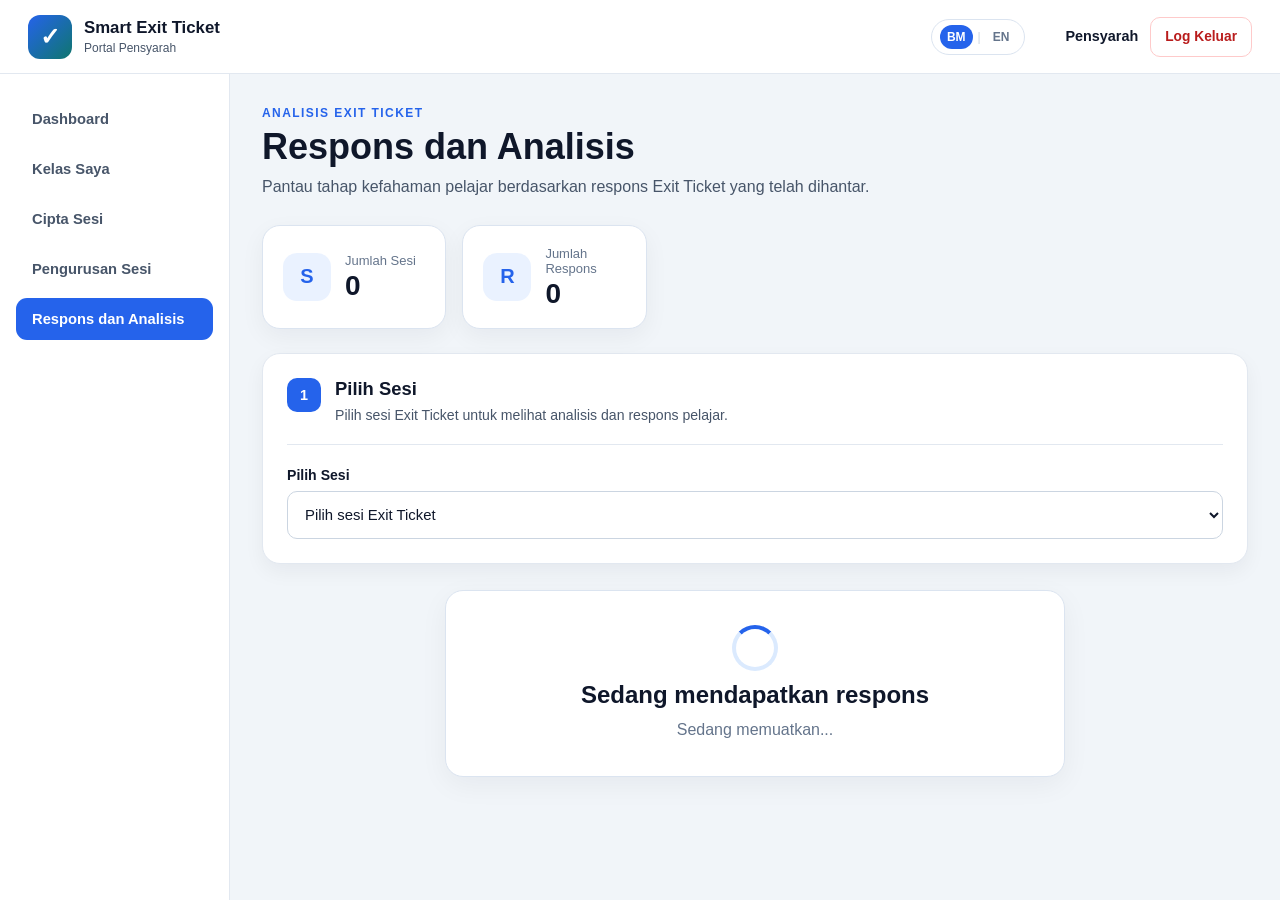
==== responses.html @ 3c6d86d9 "Upload complete Smart Exit Ticket project" ====
<!DOCTYPE html>
<html lang="ms">

<head>

  <meta charset="UTF-8">

  <meta
    name="viewport"
    content="width=device-width, initial-scale=1.0"
  >

  <title>
    Respons dan Analisis | Smart Exit Ticket
  </title>

  <link
    rel="stylesheet"
    href="css/style.css"
  >

</head>


<body class="dashboard-body">


  <!-- =====================================================
       TOPBAR
  ====================================================== -->

  <header class="topbar">


    <!-- BRAND -->

    <a
      href="dashboard.html"
      class="brand"
    >

      <span class="brand-logo">
        ✓
      </span>

      <span>

        <strong data-i18n="app.name">
          Smart Exit Ticket
        </strong>

        <small data-i18n="app.lecturerPortal">
          Portal Pensyarah
        </small>

      </span>

    </a>


    <!-- =================================================
         LANGUAGE SWITCHER
    ================================================== -->

    <div class="language-switcher">

      <button
        type="button"
        id="languageBM"
        class="language-button"
        aria-label="Bahasa Melayu"
      >
        BM
      </button>

      <span class="language-divider">
        |
      </span>

      <button
        type="button"
        id="languageEN"
        class="language-button"
        aria-label="English"
      >
        EN
      </button>

    </div>


    <!-- =================================================
         PROFIL PENSYARAH
    ================================================== -->

    <div class="lecturer-profile">

      <img
        id="profilePhoto"
        class="profile-photo"
        src=""
        alt="Gambar profil Pensyarah"
      >

      <div class="profile-details">

        <strong id="lecturerName">
          Pensyarah
        </strong>

        <small id="lecturerEmail">
        </small>

      </div>

      <button
        type="button"
        id="logoutBtn"
        class="logout-button"
        data-i18n="nav.logout"
      >
        Log Keluar
      </button>

    </div>

  </header>


  <!-- =====================================================
       LAYOUT
  ====================================================== -->

  <div class="dashboard-layout">


    <!-- =================================================
         SIDEBAR
    ================================================== -->

    <aside class="sidebar">

      <nav class="sidebar-menu">


        <a
          href="dashboard.html"
          class="menu-link"
          data-i18n="nav.dashboard"
        >
          Dashboard
        </a>


        <a
          href="classes.html"
          class="menu-link"
          data-i18n="nav.classes"
        >
          Kelas Saya
        </a>


        <a
          href="create-session.html"
          class="menu-link"
          data-i18n="nav.createSession"
        >
          Cipta Sesi
        </a>


        <a
          href="manage-sessions.html"
          class="menu-link"
          data-i18n="nav.manageSessions"
        >
          Pengurusan Sesi
        </a>


        <a
          href="responses.html"
          class="menu-link active"
          data-i18n="nav.responses"
        >
          Respons dan Analisis
        </a>


      </nav>

    </aside>


    <!-- =================================================
         MAIN CONTENT
    ================================================== -->

    <main class="dashboard-main">


      <!-- =================================================
           TAJUK HALAMAN
      ================================================== -->

      <section class="page-heading">

        <div>

          <p
            class="section-label"
            data-i18n="responses.label"
          >
            ANALISIS EXIT TICKET
          </p>

          <h1 data-i18n="responses.title">
            Respons dan Analisis
          </h1>

          <p data-i18n="responses.description">
            Pantau tahap kefahaman pelajar berdasarkan
            respons Exit Ticket yang telah dihantar.
          </p>

        </div>

      </section>


      <!-- =================================================
           MESEJ
      ================================================== -->

      <div
        id="responseMessage"
        class="message"
        role="status"
        aria-live="polite"
      ></div>


      <!-- =================================================
           RINGKASAN KESELURUHAN
      ================================================== -->

      <section class="response-summary-grid">


        <article class="summary-card">

          <div class="summary-icon">
            S
          </div>

          <div>

            <span data-i18n="responses.totalSessions">
              Jumlah Sesi
            </span>

            <strong id="overallSessionCount">
              0
            </strong>

          </div>

        </article>


        <article class="summary-card">

          <div class="summary-icon">
            R
          </div>

          <div>

            <span data-i18n="responses.totalResponses">
              Jumlah Respons
            </span>

            <strong id="overallResponseCount">
              0
            </strong>

          </div>

        </article>


      </section>


      <!-- =================================================
           PILIH SESI
      ================================================== -->

      <section class="form-panel">

        <div class="form-section-heading">

          <span class="section-number">
            1
          </span>

          <div>

            <h2 data-i18n="responses.selectSession">
              Pilih Sesi
            </h2>

            <p data-i18n="responses.selectSessionDescription">
              Pilih sesi Exit Ticket untuk melihat analisis
              dan respons pelajar.
            </p>

          </div>

        </div>


        <div class="form-grid">

          <div class="form-group full-width">

            <label
              for="sessionSelect"
              data-i18n="responses.selectSession"
            >
              Pilih Sesi
            </label>

            <select id="sessionSelect">

              <option
                value=""
                data-i18n="responses.selectSessionOption"
              >
                Pilih sesi Exit Ticket
              </option>

            </select>

          </div>

        </div>

      </section>


      <!-- =================================================
           LOADING
      ================================================== -->

      <section
        id="responsesLoading"
        class="student-status-card"
      >

        <div class="status-spinner"></div>

        <h2 data-i18n="responses.loadingTitle">
          Sedang mendapatkan respons
        </h2>

        <p data-i18n="common.loading">
          Sedang memuatkan...
        </p>

      </section>


      <!-- =================================================
           TIADA SESI
      ================================================== -->

      <section
        id="noResponseSessionsPanel"
        class="student-status-card hidden"
      >

        <div class="status-icon">
          S
        </div>

        <h2 data-i18n="responses.noSessions">
          Tiada sesi ditemui
        </h2>

        <p data-i18n="responses.noSessionsDescription">
          Cipta sesi Exit Ticket terlebih dahulu
          untuk melihat respons dan analisis.
        </p>

      </section>


      <!-- =================================================
           KANDUNGAN ANALISIS
      ================================================== -->

      <div
        id="responseAnalysisContent"
        class="hidden"
      >


        <!-- ===============================================
             MAKLUMAT SESI
        ================================================ -->

        <section class="form-panel">

          <div class="form-section-heading">

            <span class="section-number">
              2
            </span>

            <div>

              <h2 data-i18n="responses.sessionInfo">
                Maklumat Sesi
              </h2>

              <p data-i18n="responses.sessionInfoDescription">
                Ringkasan sesi Exit Ticket yang sedang dipilih.
              </p>

            </div>

          </div>


          <div class="response-session-info">


            <div>

              <span data-i18n="responses.topic">
                Topik
              </span>

              <strong id="selectedSessionTopic">
                -
              </strong>

            </div>


            <div>

              <span data-i18n="responses.class">
                Kelas
              </span>

              <strong id="selectedSessionClass">
                -
              </strong>

            </div>


            <div>

              <span data-i18n="responses.course">
                Kursus
              </span>

              <strong id="selectedSessionCourse">
                -
              </strong>

            </div>


            <div>

              <span data-i18n="responses.sessionCode">
                Kod Sesi
              </span>

              <strong id="selectedSessionCode">
                -
              </strong>

            </div>


            <div>

              <span data-i18n="common.status">
                Status
              </span>

              <strong id="selectedSessionStatus">
                -
              </strong>

            </div>


            <div>

              <span data-i18n="responses.totalResponses">
                Jumlah Respons
              </span>

              <strong id="selectedSessionResponseCount">
                0
              </strong>

            </div>


          </div>

        </section>


        <!-- ===============================================
             ANALISIS TAHAP KEFAHAMAN
        ================================================ -->

        <section class="form-panel">

          <div class="form-section-heading">

            <span class="section-number">
              3
            </span>

            <div>

              <h2 data-i18n="responses.analysis">
                Analisis Tahap Kefahaman
              </h2>

              <p data-i18n="responses.analysisDescription">
                Ringkasan tahap kefahaman berdasarkan
                respons pelajar.
              </p>

            </div>

          </div>


          <div class="understanding-analysis-grid">


            <!-- FAHAM -->

            <article class="analysis-card">

              <span data-i18n="responses.understand">
                Faham
              </span>

              <strong id="understandCount">
                0
              </strong>

              <small id="understandPercentage">
                0%
              </small>

            </article>


            <!-- SEBAHAGIAN -->

            <article class="analysis-card">

              <span data-i18n="responses.partial">
                Faham Sebahagian
              </span>

              <strong id="partialCount">
                0
              </strong>

              <small id="partialPercentage">
                0%
              </small>

            </article>


            <!-- BELUM FAHAM -->

            <article class="analysis-card">

              <span data-i18n="responses.notUnderstand">
                Belum Faham
              </span>

              <strong id="notUnderstandCount">
                0
              </strong>

              <small id="notUnderstandPercentage">
                0%
              </small>

            </article>


          </div>

        </section>


        <!-- ===============================================
             PERKARA YANG BELUM DIFAHAMI
        ================================================ -->

        <section class="form-panel">

          <div class="form-section-heading">

            <span class="section-number">
              4
            </span>

            <div>

              <h2 data-i18n="responses.notUnderstood">
                Perkara yang Masih Belum Difahami
              </h2>

              <p data-i18n="responses.notUnderstoodDescription">
                Refleksi pelajar tentang perkara
                yang masih memerlukan penjelasan.
              </p>

            </div>

          </div>


          <div
            id="notUnderstoodSummary"
            class="reflection-summary-list"
          >
          </div>


          <div
            id="noNotUnderstoodPanel"
            class="student-status-card hidden"
          >

            <div class="status-icon">
              ✓
            </div>

            <h3 data-i18n="responses.noNotUnderstood">
              Tiada isu utama direkodkan
            </h3>

            <p data-i18n="responses.noNotUnderstoodDescription">
              Tiada refleksi berkaitan perkara
              yang masih belum difahami untuk sesi ini.
            </p>

          </div>

        </section>


        <!-- ===============================================
             RESPONS PELAJAR
        ================================================ -->

        <section class="form-panel">

          <div class="form-section-heading">

            <span class="section-number">
              5
            </span>

            <div>

              <h2 data-i18n="responses.studentResponses">
                Respons Pelajar
              </h2>

              <p data-i18n="responses.studentResponsesDescription">
                Lihat jawapan individu yang dihantar
                oleh pelajar.
              </p>

            </div>

          </div>


          <!-- TOOLBAR -->

          <div class="response-toolbar">

            <div class="form-group">

              <label
                for="responseSearch"
                data-i18n="responses.searchStudent"
              >
                Cari Pelajar
              </label>

              <input
                type="search"
                id="responseSearch"
                placeholder="Cari nama atau nombor matrik..."
                data-i18n-placeholder="responses.searchPlaceholder"
              >

            </div>

          </div>


          <!-- TIADA RESPONS -->

          <div
            id="noResponsesPanel"
            class="student-status-card hidden"
          >

            <div class="status-icon">
              R
            </div>

            <h3 data-i18n="responses.noResponses">
              Belum ada respons
            </h3>

            <p data-i18n="responses.noResponsesDescription">
              Belum ada pelajar menghantar Exit Ticket
              untuk sesi ini.
            </p>

          </div>


          <!-- TIADA HASIL CARIAN -->

          <div
            id="noSearchResultsPanel"
            class="student-status-card hidden"
          >

            <div class="status-icon">
              ?
            </div>

            <h3 data-i18n="responses.noSearchResults">
              Tiada pelajar ditemui
            </h3>

            <p data-i18n="responses.noSearchResultsDescription">
              Tiada respons yang sepadan dengan carian anda.
            </p>

          </div>


          <!-- SENARAI RESPONS -->

          <div
            id="responsesList"
            class="responses-list"
          >
          </div>

        </section>


      </div>

    </main>

  </div>


  <!-- =====================================================
       JAVASCRIPT UTAMA
  ====================================================== -->

  <script
    type="module"
    src="js/responses.js"
  ></script>


  <!-- =====================================================
       DUAL LANGUAGE
  ====================================================== -->

  <script type="module">

    import {
      initializeI18n
    } from "./js/i18n.js";

    initializeI18n();

  </script>


</body>

</html>
---- css/style.css ----
/* Tetapan asas */
:root {
  --primary: #2563eb;
  --primary-dark: #1d4ed8;
  --primary-light: #dbeafe;
  --secondary: #0f766e;
  --background: #f1f5f9;
  --surface: #ffffff;
  --text-main: #0f172a;
  --text-soft: #475569;
  --border: #e2e8f0;
  --success: #15803d;
  --danger: #b91c1c;
  --shadow: 0 20px 45px rgba(15, 23, 42, 0.12);
}

* {
  box-sizing: border-box;
  margin: 0;
  padding: 0;
}

html {
  min-height: 100%;
}

body {
  min-height: 100vh;
  font-family:
    Inter, Arial, Helvetica, sans-serif;
  color: var(--text-main);
  background:
    radial-gradient(
      circle at top left,
      #dbeafe 0,
      transparent 38%
    ),
    radial-gradient(
      circle at bottom right,
      #ccfbf1 0,
      transparent 35%
    ),
    var(--background);
}

/* Halaman log masuk */
.login-page {
  min-height: calc(100vh - 58px);
  display: flex;
  align-items: center;
  justify-content: center;
  padding: 32px 18px;
}

.login-card {
  width: min(100%, 540px);
  padding: 38px;
  text-align: center;
  background: var(--surface);
  border: 1px solid rgba(226, 232, 240, 0.9);
  border-radius: 24px;
  box-shadow: var(--shadow);
}

.app-logo {
  display: grid;
  place-items: center;
  width: 74px;
  height: 74px;
  margin: 0 auto 18px;
  color: #ffffff;
  font-size: 38px;
  font-weight: 800;
  background:
    linear-gradient(
      135deg,
      var(--primary),
      var(--secondary)
    );
  border-radius: 22px;
  box-shadow:
    0 12px 25px rgba(37, 99, 235, 0.25);
}

.app-label {
  margin-bottom: 8px;
  color: var(--primary);
  font-size: 0.78rem;
  font-weight: 800;
  letter-spacing: 0.12em;
}

h1 {
  margin-bottom: 12px;
  font-size: clamp(2rem, 5vw, 2.8rem);
  line-height: 1.1;
}

.app-description {
  max-width: 440px;
  margin: 0 auto 28px;
  color: var(--text-soft);
  font-size: 1rem;
  line-height: 1.65;
}

/* Bahagian peranan */
.role-section,
.student-info {
  padding: 24px;
  border-radius: 18px;
}

.role-section {
  background: #f8fafc;
  border: 1px solid var(--border);
}

.role-section h2,
.student-info h2 {
  margin-bottom: 8px;
  font-size: 1.15rem;
}

.role-section p,
.student-info p {
  color: var(--text-soft);
  font-size: 0.94rem;
  line-height: 1.55;
}

.student-info {
  margin-top: 18px;
  background: #f0fdfa;
  border: 1px solid #99f6e4;
}

/* Butang Google */
.google-button {
  width: 100%;
  min-height: 52px;
  margin-top: 20px;
  padding: 12px 18px;
  display: flex;
  align-items: center;
  justify-content: center;
  gap: 12px;
  color: #ffffff;
  font: inherit;
  font-weight: 700;
  background: var(--primary);
  border: 0;
  border-radius: 12px;
  cursor: pointer;
  transition:
    background 0.2s ease,
    transform 0.2s ease,
    box-shadow 0.2s ease;
}

.google-button:hover {
  background: var(--primary-dark);
  box-shadow:
    0 10px 20px rgba(37, 99, 235, 0.22);
  transform: translateY(-1px);
}

.google-button:active {
  transform: translateY(0);
}

.google-button:disabled {
  cursor: not-allowed;
  opacity: 0.65;
}

.google-icon {
  display: grid;
  place-items: center;
  width: 28px;
  height: 28px;
  color: #4285f4;
  font-weight: 800;
  background: #ffffff;
  border-radius: 50%;
}

/* Mesej sistem */
.message {
  display: none;
  margin-top: 16px;
  padding: 12px;
  font-size: 0.92rem;
  line-height: 1.45;
  border-radius: 10px;
}

.message.show {
  display: block;
}

.message.success {
  color: var(--success);
  background: #f0fdf4;
  border: 1px solid #bbf7d0;
}

.message.error {
  color: var(--danger);
  background: #fef2f2;
  border: 1px solid #fecaca;
}

/* Footer */
.app-footer {
  min-height: 58px;
  padding: 18px;
  color: var(--text-soft);
  font-size: 0.85rem;
  text-align: center;
}

/* Paparan telefon */
@media (max-width: 600px) {
  .login-page {
    align-items: flex-start;
    padding: 18px 12px;
  }

  .login-card {
    padding: 26px 18px;
    border-radius: 18px;
  }

  .app-logo {
    width: 64px;
    height: 64px;
    font-size: 32px;
    border-radius: 18px;
  }

  .role-section,
  .student-info {
    padding: 18px;
  }
}

/* Paparan tablet melintang */
@media (min-width: 900px) {
  .login-card {
    padding: 44px;
  }
}

/* =====================================
   DASHBOARD PENSYARAH
===================================== */

.dashboard-body {
  min-height: 100vh;
  background: #f1f5f9;
}

/* Bar atas */
.topbar {
  position: sticky;
  top: 0;
  z-index: 20;
  min-height: 74px;
  padding: 12px 28px;
  display: flex;
  align-items: center;
  justify-content: space-between;
  gap: 24px;
  background: #ffffff;
  border-bottom: 1px solid var(--border);
}

.brand {
  display: flex;
  align-items: center;
  gap: 12px;
  color: var(--text-main);
  text-decoration: none;
}

.brand-logo {
  display: grid;
  place-items: center;
  width: 44px;
  height: 44px;
  color: #ffffff;
  font-size: 24px;
  font-weight: 800;
  background:
    linear-gradient(
      135deg,
      var(--primary),
      var(--secondary)
    );
  border-radius: 12px;
}

.brand strong,
.brand small {
  display: block;
}

.brand strong {
  font-size: 1.05rem;
}

.brand small {
  margin-top: 3px;
  color: var(--text-soft);
  font-size: 0.75rem;
}

.lecturer-profile {
  display: flex;
  align-items: center;
  gap: 12px;
}

.profile-photo {
  width: 42px;
  height: 42px;
  object-fit: cover;
  background: var(--primary-light);
  border: 2px solid #bfdbfe;
  border-radius: 50%;
}

.profile-photo:not([src]),
.profile-photo[src=""] {
  display: none;
}

.profile-details strong,
.profile-details small {
  display: block;
}

.profile-details strong {
  font-size: 0.9rem;
}

.profile-details small {
  max-width: 220px;
  margin-top: 2px;
  overflow: hidden;
  color: var(--text-soft);
  font-size: 0.76rem;
  text-overflow: ellipsis;
  white-space: nowrap;
}

.logout-button {
  min-height: 40px;
  padding: 9px 14px;
  color: var(--danger);
  font: inherit;
  font-size: 0.86rem;
  font-weight: 700;
  background: #ffffff;
  border: 1px solid #fecaca;
  border-radius: 10px;
  cursor: pointer;
}

.logout-button:hover {
  background: #fef2f2;
}

/* Susun atur utama */
.dashboard-layout {
  min-height: calc(100vh - 74px);
  display: grid;
  grid-template-columns: 230px minmax(0, 1fr);
}

.sidebar {
  padding: 24px 16px;
  background: #ffffff;
  border-right: 1px solid var(--border);
}

.sidebar-menu {
  display: grid;
  gap: 8px;
}

.menu-link {
  padding: 13px 16px;
  color: var(--text-soft);
  font-size: 0.92rem;
  font-weight: 700;
  text-decoration: none;
  border-radius: 11px;
  transition:
    color 0.2s ease,
    background 0.2s ease;
}

.menu-link:hover {
  color: var(--primary);
  background: #eff6ff;
}

.menu-link.active {
  color: #ffffff;
  background: var(--primary);
}

.dashboard-main {
  width: 100%;
  max-width: 1400px;
  padding: 32px;
}

/* Ucapan dan tindakan utama */
.welcome-section {
  margin-bottom: 26px;
  display: flex;
  align-items: center;
  justify-content: space-between;
  gap: 24px;
}

.section-label {
  margin-bottom: 7px;
  color: var(--primary);
  font-size: 0.75rem;
  font-weight: 800;
  letter-spacing: 0.12em;
}

.welcome-section h1 {
  margin-bottom: 8px;
  font-size: clamp(1.7rem, 3vw, 2.25rem);
}

.welcome-section p:not(.section-label) {
  color: var(--text-soft);
  line-height: 1.5;
}

.primary-action {
  flex-shrink: 0;
  min-height: 48px;
  padding: 13px 20px;
  display: inline-flex;
  align-items: center;
  justify-content: center;
  color: #ffffff;
  font-size: 0.92rem;
  font-weight: 800;
  text-decoration: none;
  background: var(--primary);
  border-radius: 12px;
  box-shadow:
    0 10px 20px rgba(37, 99, 235, 0.18);
}

.primary-action:hover {
  background: var(--primary-dark);
}

/* Kad statistik */
.statistics-grid {
  margin-bottom: 26px;
  display: grid;
  grid-template-columns: repeat(3, minmax(0, 1fr));
  gap: 18px;
}

.stat-card {
  min-height: 120px;
  padding: 22px;
  display: flex;
  align-items: center;
  gap: 18px;
  background: #ffffff;
  border: 1px solid var(--border);
  border-radius: 17px;
  box-shadow:
    0 8px 20px rgba(15, 23, 42, 0.05);
}

.stat-icon {
  display: grid;
  place-items: center;
  width: 52px;
  height: 52px;
  flex-shrink: 0;
  font-size: 1.05rem;
  font-weight: 900;
  border-radius: 15px;
}

.stat-icon.blue {
  color: #1d4ed8;
  background: #dbeafe;
}

.stat-icon.green {
  color: #047857;
  background: #d1fae5;
}

.stat-icon.orange {
  color: #c2410c;
  background: #ffedd5;
}

.stat-card p {
  margin-bottom: 5px;
  color: var(--text-soft);
  font-size: 0.87rem;
}

.stat-card strong {
  font-size: 1.8rem;
}

/* Panel sesi */
.dashboard-panel {
  padding: 24px;
  background: #ffffff;
  border: 1px solid var(--border);
  border-radius: 18px;
  box-shadow:
    0 8px 20px rgba(15, 23, 42, 0.05);
}

.panel-heading {
  padding-bottom: 18px;
  display: flex;
  align-items: center;
  justify-content: space-between;
  gap: 18px;
  border-bottom: 1px solid var(--border);
}

.panel-heading h2 {
  margin-bottom: 5px;
  font-size: 1.2rem;
}

.panel-heading p {
  color: var(--text-soft);
  font-size: 0.88rem;
}

.panel-heading a {
  color: var(--primary);
  font-size: 0.88rem;
  font-weight: 800;
  text-decoration: none;
}

.empty-state {
  min-height: 260px;
  padding: 30px 16px;
  display: grid;
  place-content: center;
  justify-items: center;
  text-align: center;
}

.empty-icon {
  display: grid;
  place-items: center;
  width: 58px;
  height: 58px;
  margin-bottom: 14px;
  color: var(--primary);
  font-size: 28px;
  background: var(--primary-light);
  border-radius: 17px;
}

.empty-state h3 {
  margin-bottom: 7px;
  font-size: 1rem;
}

.empty-state p {
  max-width: 440px;
  color: var(--text-soft);
  font-size: 0.9rem;
  line-height: 1.55;
}

/* Tablet */
@media (max-width: 900px) {
  .topbar {
    padding: 12px 18px;
  }

  .dashboard-layout {
    grid-template-columns: 1fr;
  }

  .sidebar {
    padding: 10px 16px;
    overflow-x: auto;
    border-right: 0;
    border-bottom: 1px solid var(--border);
  }

  .sidebar-menu {
    min-width: max-content;
    display: flex;
  }

  .menu-link {
    padding: 10px 14px;
  }

  .dashboard-main {
    padding: 24px 18px;
  }
}

/* Telefon */
@media (max-width: 650px) {
  .topbar {
    align-items: flex-start;
  }

  .brand small,
  .profile-details {
    display: none;
  }

  .lecturer-profile {
    gap: 8px;
  }

  .logout-button {
    padding: 8px 10px;
    font-size: 0.78rem;
  }

  .welcome-section {
    align-items: stretch;
    flex-direction: column;
  }

  .primary-action {
    width: 100%;
  }

  .statistics-grid {
    grid-template-columns: 1fr;
  }

  .stat-card {
    min-height: 100px;
  }

  .panel-heading {
    align-items: flex-start;
    flex-direction: column;
  }
}

/* =====================================
   HALAMAN PENGURUSAN KELAS
===================================== */

.page-heading {
  margin-bottom: 26px;
  display: flex;
  align-items: center;
  justify-content: space-between;
  gap: 24px;
}

.page-heading h1 {
  margin-bottom: 8px;
  font-size: clamp(1.7rem, 3vw, 2.25rem);
}

.page-heading p:not(.section-label) {
  color: var(--text-soft);
  line-height: 1.5;
}

.hidden {
  display: none !important;
}

.button-reset {
  font-family: inherit;
  border: 0;
  cursor: pointer;
}

/* Panel borang */
.form-panel {
  margin-bottom: 26px;
  padding: 24px;
  background: #ffffff;
  border: 1px solid var(--border);
  border-radius: 18px;
  box-shadow:
    0 8px 20px rgba(15, 23, 42, 0.05);
}

.close-button {
  width: 38px;
  height: 38px;
  flex-shrink: 0;
  color: var(--text-soft);
  font: inherit;
  font-size: 24px;
  line-height: 1;
  background: #f8fafc;
  border: 1px solid var(--border);
  border-radius: 10px;
  cursor: pointer;
}

.close-button:hover {
  color: var(--danger);
  background: #fef2f2;
  border-color: #fecaca;
}

.app-form {
  padding-top: 22px;
}

.form-grid {
  display: grid;
  grid-template-columns:
    repeat(2, minmax(0, 1fr));
  gap: 20px;
}

.form-group {
  display: grid;
  gap: 8px;
}

.form-group label {
  color: var(--text-main);
  font-size: 0.88rem;
  font-weight: 800;
}

.form-group input,
.form-group select,
.form-group textarea {
  width: 100%;
  min-height: 48px;
  padding: 11px 13px;
  color: var(--text-main);
  font: inherit;
  font-size: 0.93rem;
  background: #ffffff;
  border: 1px solid #cbd5e1;
  border-radius: 10px;
  outline: none;
  transition:
    border-color 0.2s ease,
    box-shadow 0.2s ease;
}

.form-group textarea {
  min-height: 110px;
  resize: vertical;
}

.form-group input:focus,
.form-group select:focus,
.form-group textarea:focus {
  border-color: var(--primary);
  box-shadow:
    0 0 0 3px rgba(37, 99, 235, 0.12);
}

.form-group input::placeholder,
.form-group textarea::placeholder {
  color: #94a3b8;
}

.form-actions {
  margin-top: 22px;
  display: flex;
  justify-content: flex-end;
  gap: 12px;
}

.primary-button,
.secondary-button {
  min-height: 46px;
  padding: 11px 20px;
  font: inherit;
  font-size: 0.9rem;
  font-weight: 800;
  border-radius: 10px;
  cursor: pointer;
}

.primary-button {
  color: #ffffff;
  background: var(--primary);
  border: 1px solid var(--primary);
}

.primary-button:hover {
  background: var(--primary-dark);
}

.primary-button:disabled,
.secondary-button:disabled {
  cursor: not-allowed;
  opacity: 0.6;
}

.secondary-button {
  color: var(--text-soft);
  background: #ffffff;
  border: 1px solid #cbd5e1;
}

.secondary-button:hover {
  background: #f8fafc;
}

/* Bilangan kelas */
.count-badge {
  padding: 7px 11px;
  color: var(--primary);
  font-size: 0.78rem;
  font-weight: 800;
  background: var(--primary-light);
  border-radius: 999px;
}

/* Senarai kelas */
.class-list {
  padding-top: 18px;
  display: grid;
  gap: 14px;
}

.class-item {
  padding: 18px;
  display: grid;
  grid-template-columns:
    minmax(0, 1fr) auto;
  align-items: center;
  gap: 20px;
  background: #f8fafc;
  border: 1px solid var(--border);
  border-radius: 14px;
}

.class-main {
  min-width: 0;
}

.class-heading {
  margin-bottom: 7px;
  display: flex;
  align-items: center;
  flex-wrap: wrap;
  gap: 9px;
}

.class-heading h3 {
  font-size: 1rem;
}

.course-badge {
  padding: 4px 8px;
  color: #047857;
  font-size: 0.72rem;
  font-weight: 800;
  background: #d1fae5;
  border-radius: 999px;
}

.class-main p {
  color: var(--text-soft);
  font-size: 0.87rem;
  line-height: 1.5;
}

.class-meta {
  margin-top: 7px;
  display: flex;
  flex-wrap: wrap;
  gap: 14px;
  color: var(--text-soft);
  font-size: 0.8rem;
}

.class-actions {
  display: flex;
  gap: 8px;
}

.edit-button,
.delete-button {
  min-height: 38px;
  padding: 8px 12px;
  font: inherit;
  font-size: 0.8rem;
  font-weight: 800;
  background: #ffffff;
  border-radius: 9px;
  cursor: pointer;
}

.edit-button {
  color: var(--primary);
  border: 1px solid #bfdbfe;
}

.edit-button:hover {
  background: #eff6ff;
}

.delete-button {
  color: var(--danger);
  border: 1px solid #fecaca;
}

.delete-button:hover {
  background: #fef2f2;
}

/* Tablet dan telefon */
@media (max-width: 700px) {
  .page-heading {
    align-items: stretch;
    flex-direction: column;
  }

  .page-heading .primary-action {
    width: 100%;
  }

  .form-grid {
    grid-template-columns: 1fr;
  }

  .class-item {
    grid-template-columns: 1fr;
  }

  .class-actions {
    width: 100%;
  }

  .edit-button,
  .delete-button {
    flex: 1;
  }

  .form-actions {
    flex-direction: column-reverse;
  }

  .primary-button,
  .secondary-button {
    width: 100%;
  }
}

/* =====================================
   HALAMAN CIPTA SESI
===================================== */

.session-form {
  display: grid;
  gap: 20px;
}

.session-form .form-panel {
  margin-bottom: 0;
}

.form-section-heading {
  margin-bottom: 22px;
  padding-bottom: 18px;
  display: flex;
  align-items: flex-start;
  gap: 14px;
  border-bottom: 1px solid var(--border);
}

.form-section-heading h2 {
  margin-bottom: 5px;
  font-size: 1.15rem;
}

.form-section-heading p {
  color: var(--text-soft);
  font-size: 0.88rem;
  line-height: 1.5;
}

.section-number {
  display: grid;
  place-items: center;
  width: 34px;
  height: 34px;
  flex-shrink: 0;
  color: #ffffff;
  font-size: 0.9rem;
  font-weight: 900;
  background: var(--primary);
  border-radius: 10px;
}

.full-width {
  grid-column: 1 / -1;
}

.field-help {
  color: var(--text-soft);
  font-size: 0.78rem;
  line-height: 1.45;
}

.field-heading {
  display: flex;
  align-items: center;
  justify-content: space-between;
  gap: 14px;
}

.text-button {
  padding: 6px 9px;
  color: var(--primary);
  font: inherit;
  font-size: 0.8rem;
  font-weight: 800;
  background: transparent;
  border: 0;
  border-radius: 8px;
  cursor: pointer;
}

.text-button:hover {
  background: #eff6ff;
}

/* Input dinamik */
.dynamic-fields {
  display: grid;
  gap: 12px;
}

.dynamic-field {
  display: flex;
  align-items: flex-start;
  gap: 10px;
}

.dynamic-field input,
.dynamic-field textarea {
  flex: 1;
}

.remove-field-button {
  width: 42px;
  min-width: 42px;
  min-height: 42px;
  padding: 7px;
  color: var(--danger);
  font: inherit;
  font-size: 20px;
  background: #fef2f2;
  border: 1px solid #fecaca;
  border-radius: 9px;
  cursor: pointer;
}

.remove-field-button:hover {
  background: #fee2e2;
}

.information-note {
  margin-top: 18px;
  padding: 13px 15px;
  color: #1e40af;
  font-size: 0.84rem;
  line-height: 1.5;
  background: #eff6ff;
  border: 1px solid #bfdbfe;
  border-radius: 10px;
}

.session-form-actions {
  padding: 4px 0 10px;
  display: flex;
  justify-content: flex-end;
  gap: 12px;
}

/* Keputusan sesi */
.result-panel {
  margin-top: 26px;
  padding: 28px;
  display: flex;
  align-items: flex-start;
  gap: 20px;
  background: #ffffff;
  border: 1px solid #bbf7d0;
  border-radius: 18px;
  box-shadow:
    0 12px 26px rgba(21, 128, 61, 0.08);
}

.result-icon {
  display: grid;
  place-items: center;
  width: 52px;
  height: 52px;
  flex-shrink: 0;
  color: #ffffff;
  font-size: 25px;
  font-weight: 900;
  background: var(--success);
  border-radius: 15px;
}

.result-content {
  width: 100%;
  min-width: 0;
}

.result-content h2 {
  margin-bottom: 7px;
  font-size: 1.25rem;
}

.result-content > p:not(.section-label) {
  color: var(--text-soft);
  font-size: 0.9rem;
  line-height: 1.5;
}

.session-code-box {
  margin: 20px 0 14px;
  padding: 14px 16px;
  display: inline-flex;
  align-items: center;
  gap: 12px;
  background: #f0fdf4;
  border: 1px solid #bbf7d0;
  border-radius: 11px;
}

.session-code-box span {
  color: var(--text-soft);
  font-size: 0.78rem;
}

.session-code-box strong {
  color: var(--success);
  font-size: 1rem;
  letter-spacing: 0.06em;
}

.link-copy-group {
  display: flex;
  gap: 10px;
}

.link-copy-group input {
  width: 100%;
  min-width: 0;
  min-height: 46px;
  padding: 11px 13px;
  color: var(--text-soft);
  font: inherit;
  font-size: 0.86rem;
  background: #f8fafc;
  border: 1px solid #cbd5e1;
  border-radius: 10px;
}

.link-copy-group .primary-button {
  flex-shrink: 0;
}

.secondary-link {
  margin-top: 14px;
  display: inline-block;
  color: var(--primary);
  font-size: 0.87rem;
  font-weight: 800;
  text-decoration: none;
}

.secondary-link:hover {
  text-decoration: underline;
}

/* Telefon */
@media (max-width: 650px) {
  .field-heading {
    align-items: flex-start;
    flex-direction: column;
  }

  .text-button {
    padding-left: 0;
  }

  .dynamic-field {
    align-items: stretch;
  }

  .session-form-actions {
    flex-direction: column-reverse;
  }

  .session-form-actions button {
    width: 100%;
  }

  .result-panel {
    padding: 20px;
    flex-direction: column;
  }

  .link-copy-group {
    flex-direction: column;
  }

  .link-copy-group .primary-button {
    width: 100%;
  }
}

/* =====================================
   HALAMAN PELAJAR
===================================== */

.student-body {
  min-height: 100vh;
  color: var(--text);
  background:
    linear-gradient(
      180deg,
      #eff6ff 0,
      #f8fafc 280px
    );
}

.student-page {
  width: min(920px, calc(100% - 32px));
  margin: 0 auto;
  padding-bottom: 60px;
}

.student-header {
  padding: 24px 0;
}

.student-brand {
  display: inline-flex;
  align-items: center;
  gap: 11px;
  color: var(--text);
  text-decoration: none;
}

.student-brand .brand-logo {
  width: 39px;
  height: 39px;
  display: grid;
  place-items: center;
  color: #ffffff;
  font-size: 20px;
  font-weight: 900;
  background: var(--primary);
  border-radius: 11px;
}

.student-brand > span:last-child {
  display: grid;
  gap: 1px;
}

.student-brand strong {
  font-size: 0.95rem;
}

.student-brand small {
  color: var(--text-soft);
  font-size: 0.72rem;
}

/* Status memuat, ralat dan berjaya */
.student-status-card {
  max-width: 620px;
  margin: 70px auto 0;
  padding: 44px 32px;
  text-align: center;
  background: #ffffff;
  border: 1px solid var(--border);
  border-radius: 20px;
  box-shadow:
    0 18px 40px rgba(15, 23, 42, 0.08);
}

.student-status-card h1 {
  margin: 18px 0 9px;
  font-size: 1.45rem;
}

.student-status-card p {
  color: var(--text-soft);
  line-height: 1.65;
}

.status-spinner {
  width: 46px;
  height: 46px;
  margin: 0 auto;
  border: 4px solid #dbeafe;
  border-top-color: var(--primary);
  border-radius: 50%;
  animation: student-spin 0.8s linear infinite;
}

@keyframes student-spin {
  to {
    transform: rotate(360deg);
  }
}

.status-icon {
  width: 56px;
  height: 56px;
  margin: 0 auto;
  display: grid;
  place-items: center;
  color: #ffffff;
  font-size: 26px;
  font-weight: 900;
  border-radius: 16px;
}

.error-icon {
  background: var(--danger);
}

.success-icon {
  background: var(--success);
}

.success-card {
  border-color: #bbf7d0;
}

.success-card .section-label {
  margin-top: 19px;
  color: var(--success);
}

.success-card h1 {
  margin-top: 7px;
}

/* Maklumat sesi */
.student-session-banner {
  margin-bottom: 20px;
  padding: 28px;
  display: flex;
  align-items: center;
  justify-content: space-between;
  gap: 28px;
  color: #ffffff;
  background:
    linear-gradient(
      135deg,
      #1d4ed8,
      #2563eb 55%,
      #0ea5e9
    );
  border-radius: 20px;
  box-shadow:
    0 16px 32px rgba(37, 99, 235, 0.2);
}

.student-session-banner .section-label {
  color: #bfdbfe;
}

.student-session-banner h1 {
  margin: 6px 0 7px;
  font-size: clamp(1.35rem, 3vw, 1.9rem);
}

.student-session-banner > div:first-child > p:last-child {
  color: #dbeafe;
  font-size: 0.9rem;
}

.student-session-details {
  min-width: 180px;
  display: grid;
  gap: 11px;
}

.student-session-details > div {
  padding: 11px 13px;
  display: grid;
  gap: 3px;
  background: rgba(255, 255, 255, 0.12);
  border: 1px solid rgba(255, 255, 255, 0.2);
  border-radius: 10px;
}

.student-session-details span {
  color: #bfdbfe;
  font-size: 0.69rem;
  text-transform: uppercase;
  letter-spacing: 0.05em;
}

.student-session-details strong {
  font-size: 0.88rem;
}

/* Borang respons */
.student-response-form {
  display: grid;
  gap: 20px;
}

.student-response-form .form-panel {
  margin-bottom: 0;
}

.student-response-form textarea {
  min-height: 120px;
  resize: vertical;
}

/* Senarai subtopik */
.student-subtopic-list {
  padding: 0;
  display: grid;
  grid-template-columns:
    repeat(auto-fit, minmax(190px, 1fr));
  gap: 10px;
  list-style: none;
}

.student-subtopic-list li {
  padding: 12px 14px 12px 40px;
  position: relative;
  color: #1e3a8a;
  font-size: 0.88rem;
  font-weight: 700;
  line-height: 1.45;
  background: #eff6ff;
  border: 1px solid #bfdbfe;
  border-radius: 10px;
}

.student-subtopic-list li::before {
  content: "✓";
  width: 20px;
  height: 20px;
  position: absolute;
  top: 12px;
  left: 12px;
  display: grid;
  place-items: center;
  color: #ffffff;
  font-size: 11px;
  background: var(--primary);
  border-radius: 6px;
}

/* Pilihan tahap kefahaman */
.understanding-options {
  display: grid;
  grid-template-columns: repeat(3, 1fr);
  gap: 12px;
}

.understanding-option {
  cursor: pointer;
}

.understanding-option input {
  position: absolute;
  opacity: 0;
  pointer-events: none;
}

.understanding-card {
  min-height: 116px;
  padding: 17px;
  display: flex;
  flex-direction: column;
  justify-content: center;
  gap: 7px;
  background: #f8fafc;
  border: 2px solid var(--border);
  border-radius: 13px;
  transition:
    border-color 0.2s ease,
    background 0.2s ease,
    transform 0.2s ease;
}

.understanding-card strong {
  font-size: 0.9rem;
}

.understanding-card small {
  color: var(--text-soft);
  font-size: 0.77rem;
  line-height: 1.45;
}

.understanding-option:hover .understanding-card {
  border-color: #93c5fd;
  transform: translateY(-2px);
}

.understanding-option input:checked
  + .understanding-card {
  color: #1d4ed8;
  background: #eff6ff;
  border-color: var(--primary);
  box-shadow:
    0 0 0 3px rgba(37, 99, 235, 0.1);
}

.understanding-option input:focus-visible
  + .understanding-card {
  outline: 3px solid rgba(37, 99, 235, 0.25);
  outline-offset: 2px;
}

/* Soalan Pensyarah */
.student-question-list {
  display: grid;
  gap: 18px;
}

.student-question-item {
  display: grid;
  gap: 9px;
}

.student-question-item label {
  color: var(--text);
  font-size: 0.87rem;
  font-weight: 800;
  line-height: 1.5;
}

.student-question-number {
  margin-right: 6px;
  color: var(--primary);
}

.student-question-item textarea {
  width: 100%;
}

/* Kawasan penghantaran */
.student-submit-area {
  padding: 22px;
  display: flex;
  align-items: center;
  justify-content: space-between;
  gap: 24px;
  background: #ffffff;
  border: 1px solid var(--border);
  border-radius: 15px;
}

.student-submit-area p {
  max-width: 580px;
  color: var(--text-soft);
  font-size: 0.8rem;
  line-height: 1.55;
}

.student-submit-area .primary-button {
  flex-shrink: 0;
}

/* Maklum balas automatik */
.automatic-feedback {
  margin-top: 24px;
  padding: 17px;
  color: #1e3a8a;
  text-align: left;
  line-height: 1.6;
  background: #eff6ff;
  border: 1px solid #bfdbfe;
  border-radius: 12px;
}

.automatic-feedback strong {
  display: block;
  margin-bottom: 5px;
  color: #1d4ed8;
}

/* Tablet dan telefon */
@media (max-width: 720px) {
  .student-page {
    width: min(100% - 22px, 920px);
  }

  .student-header {
    padding: 17px 2px;
  }

  .student-session-banner {
    padding: 22px;
    align-items: stretch;
    flex-direction: column;
  }

  .student-session-details {
    min-width: 0;
    grid-template-columns: repeat(2, 1fr);
  }

  .understanding-options {
    grid-template-columns: 1fr;
  }

  .understanding-card {
    min-height: auto;
  }

  .student-submit-area {
    align-items: stretch;
    flex-direction: column;
  }

  .student-submit-area .primary-button {
    width: 100%;
  }
}

@media (max-width: 480px) {
  .student-session-details {
    grid-template-columns: 1fr;
  }

  .student-status-card {
    margin-top: 35px;
    padding: 32px 20px;
  }

  .student-subtopic-list {
    grid-template-columns: 1fr;
  }
}

/* =========================================================
   RESPONS DAN ANALISIS
========================================================= */

.response-summary-grid {
  display: grid;
  grid-template-columns: repeat(5, minmax(0, 1fr));
  gap: 16px;
  margin-bottom: 24px;
}

.summary-card {
  background: #ffffff;
  border: 1px solid #dbe4f0;
  border-radius: 18px;
  padding: 20px;
  display: flex;
  align-items: center;
  gap: 14px;
  box-shadow: 0 8px 24px rgba(15, 23, 42, 0.05);
}

.summary-icon {
  width: 48px;
  height: 48px;
  border-radius: 14px;
  display: flex;
  align-items: center;
  justify-content: center;
  flex-shrink: 0;
  background: #eaf2ff;
  color: #2563eb;
  font-size: 20px;
  font-weight: 800;
}

.summary-card div:last-child {
  display: flex;
  flex-direction: column;
  gap: 4px;
}

.summary-card span {
  font-size: 13px;
  color: #64748b;
}

.summary-card strong {
  font-size: 28px;
  line-height: 1;
  color: #0f172a;
}


/* =========================================================
   MAKLUMAT SESI
========================================================= */

.response-session-info {
  display: grid;
  grid-template-columns: repeat(3, minmax(0, 1fr));
  gap: 16px;
}

.response-session-info > div {
  background: #f8fafc;
  border: 1px solid #e2e8f0;
  border-radius: 14px;
  padding: 16px;
}

.response-session-info span {
  display: block;
  margin-bottom: 6px;
  font-size: 12px;
  font-weight: 700;
  text-transform: uppercase;
  letter-spacing: 0.04em;
  color: #64748b;
}

.response-session-info strong {
  display: block;
  font-size: 16px;
  color: #0f172a;
  overflow-wrap: anywhere;
}


/* =========================================================
   ANALISIS TAHAP KEFAHAMAN
========================================================= */

.understanding-analysis-grid {
  display: grid;
  grid-template-columns: repeat(3, minmax(0, 1fr));
  gap: 18px;
}

.analysis-card {
  background: #f8fafc;
  border: 1px solid #dbe4f0;
  border-radius: 18px;
  padding: 22px;
  text-align: center;
}

.analysis-label {
  display: block;
  margin-bottom: 10px;
  font-size: 14px;
  font-weight: 700;
  color: #475569;
}

.analysis-card strong {
  display: block;
  margin-bottom: 6px;
  font-size: 34px;
  line-height: 1;
  color: #0f172a;
}

.analysis-card small {
  font-size: 15px;
  font-weight: 700;
  color: #2563eb;
}


/* =========================================================
   PERKARA BELUM DIFAHAMI
========================================================= */

.reflection-summary-list {
  display: flex;
  flex-direction: column;
  gap: 12px;
}

.reflection-summary-item {
  background: #fff7ed;
  border: 1px solid #fed7aa;
  border-radius: 14px;
  padding: 16px;
}

.reflection-summary-item strong {
  display: block;
  margin-bottom: 2px;
  color: #9a3412;
}

.reflection-summary-item small {
  display: block;
  margin-bottom: 10px;
  color: #78716c;
}

.reflection-summary-item p {
  margin: 0;
  line-height: 1.6;
  color: #431407;
}

.empty-state-text {
  margin: 0;
  padding: 12px 0;
  color: #64748b;
}


/* =========================================================
   TOOLBAR RESPONS
========================================================= */

.response-toolbar {
  margin-bottom: 20px;
}

.response-toolbar .form-group {
  margin-bottom: 0;
}

.response-toolbar input[type="search"] {
  width: 100%;
  min-height: 46px;
}


/* =========================================================
   SENARAI RESPONS
========================================================= */

.responses-list {
  display: flex;
  flex-direction: column;
  gap: 18px;
}

.response-card {
  background: #ffffff;
  border: 1px solid #dbe4f0;
  border-radius: 18px;
  padding: 22px;
  box-shadow: 0 8px 24px rgba(15, 23, 42, 0.04);
}

.response-card-header {
  display: flex;
  justify-content: space-between;
  align-items: flex-start;
  gap: 16px;
  padding-bottom: 14px;
  border-bottom: 1px solid #e2e8f0;
}

.response-card-header h3 {
  margin: 0 0 4px;
  font-size: 19px;
  color: #0f172a;
}

.response-card-header p {
  margin: 0;
  color: #64748b;
}

.understanding-badge {
  display: inline-flex;
  align-items: center;
  justify-content: center;
  min-width: 110px;
  padding: 8px 12px;
  border-radius: 999px;
  background: #eaf2ff;
  color: #1d4ed8;
  font-size: 13px;
  font-weight: 800;
  text-align: center;
}

.response-submitted-time {
  margin: 14px 0 0;
  font-size: 13px;
  color: #64748b;
}


/* =========================================================
   REFLEKSI RESPONS
========================================================= */

.response-reflection-grid {
  display: grid;
  grid-template-columns: repeat(2, minmax(0, 1fr));
  gap: 16px;
  margin-top: 18px;
}

.response-reflection-grid > div {
  background: #f8fafc;
  border: 1px solid #e2e8f0;
  border-radius: 14px;
  padding: 16px;
}

.response-reflection-grid strong {
  display: block;
  margin-bottom: 8px;
  color: #0f172a;
}

.response-reflection-grid p {
  margin: 0;
  line-height: 1.65;
  color: #334155;
  white-space: pre-wrap;
  overflow-wrap: anywhere;
}


/* =========================================================
   JAWAPAN SOALAN PENSYARAH
========================================================= */

.response-question-answers {
  margin-top: 18px;
  padding-top: 18px;
  border-top: 1px solid #e2e8f0;
}

.response-question-answers > strong {
  display: block;
  margin-bottom: 14px;
  font-size: 16px;
  color: #0f172a;
}

.response-answer-item {
  background: #f8fafc;
  border: 1px solid #e2e8f0;
  border-radius: 14px;
  padding: 14px 16px;
}

.response-answer-item + .response-answer-item {
  margin-top: 12px;
}

.response-question {
  margin: 0 0 8px;
  font-weight: 700;
  color: #1e293b;
}

.response-answer {
  margin: 0;
  line-height: 1.65;
  color: #475569;
  white-space: pre-wrap;
  overflow-wrap: anywhere;
}


/* =========================================================
   STATUS PANEL
========================================================= */

#responsesLoading,
#noResponsesPanel,
#noSessionPanel {
  margin-top: 18px;
}

#noSessionPanel .primary-button {
  display: inline-flex;
  align-items: center;
  justify-content: center;
  margin-top: 12px;
  text-decoration: none;
}


/* =========================================================
   RESPONSIVE - TABLET
========================================================= */

@media (max-width: 1100px) {

  .response-summary-grid {
    grid-template-columns: repeat(2, minmax(0, 1fr));
  }

  .response-session-info {
    grid-template-columns: repeat(2, minmax(0, 1fr));
  }

  .understanding-analysis-grid {
    grid-template-columns: repeat(3, minmax(0, 1fr));
  }
}


/* =========================================================
   RESPONSIVE - MOBILE
========================================================= */

@media (max-width: 760px) {

  .response-summary-grid {
    grid-template-columns: 1fr;
  }

  .response-session-info {
    grid-template-columns: 1fr;
  }

  .understanding-analysis-grid {
    grid-template-columns: 1fr;
  }

  .response-reflection-grid {
    grid-template-columns: 1fr;
  }

  .response-card-header {
    flex-direction: column;
  }

  .understanding-badge {
    min-width: 0;
  }
}

/* =========================================================
   WARNA KAD ANALISIS KEFAHAMAN
========================================================= */

/* Kad 1 — Faham */
.understanding-analysis-grid
  .analysis-card:nth-child(1) {
  background: #ecfdf5;
  border-color: #a7f3d0;
}

.understanding-analysis-grid
  .analysis-card:nth-child(1)
  .analysis-label {
  color: #047857;
}

.understanding-analysis-grid
  .analysis-card:nth-child(1)
  strong {
  color: #065f46;
}

.understanding-analysis-grid
  .analysis-card:nth-child(1)
  small {
  color: #059669;
}


/* Kad 2 — Faham Sebahagian */
.understanding-analysis-grid
  .analysis-card:nth-child(2) {
  background: #fffbeb;
  border-color: #fde68a;
}

.understanding-analysis-grid
  .analysis-card:nth-child(2)
  .analysis-label {
  color: #b45309;
}

.understanding-analysis-grid
  .analysis-card:nth-child(2)
  strong {
  color: #92400e;
}

.understanding-analysis-grid
  .analysis-card:nth-child(2)
  small {
  color: #d97706;
}


/* Kad 3 — Belum Faham */
.understanding-analysis-grid
  .analysis-card:nth-child(3) {
  background: #fef2f2;
  border-color: #fecaca;
}

.understanding-analysis-grid
  .analysis-card:nth-child(3)
  .analysis-label {
  color: #b91c1c;
}

.understanding-analysis-grid
  .analysis-card:nth-child(3)
  strong {
  color: #991b1b;
}

.understanding-analysis-grid
  .analysis-card:nth-child(3)
  small {
  color: #dc2626;
}


/* =========================================================
   WARNA BADGE RESPONS INDIVIDU
========================================================= */

.response-card[data-level="faham"]
  .understanding-badge {
  background: #dcfce7;
  color: #166534;
}

.response-card[data-level="sebahagian"]
  .understanding-badge {
  background: #fef3c7;
  color: #92400e;
}

.response-card[data-level="belum_faham"]
  .understanding-badge {
  background: #fee2e2;
  color: #991b1b;
}

/* =========================================================
   PENGURUSAN SESI
========================================================= */

.session-filter-grid {
  display: grid;
  grid-template-columns: 220px minmax(0, 1fr);
  gap: 18px;
  align-items: end;
}


/* =========================================================
   SENARAI SESI
========================================================= */

.session-management-list {
  display: flex;
  flex-direction: column;
  gap: 18px;
}

.session-management-card {
  background: #ffffff;
  border: 1px solid #dbe4f0;
  border-radius: 18px;
  padding: 22px;
  box-shadow: 0 8px 24px rgba(15, 23, 42, 0.05);
}


/* =========================================================
   HEADER KAD SESI
========================================================= */

.session-management-header {
  display: flex;
  justify-content: space-between;
  align-items: flex-start;
  gap: 18px;
  padding-bottom: 16px;
  border-bottom: 1px solid #e2e8f0;
}

.session-management-header h3 {
  margin: 0 0 6px;
  font-size: 20px;
  color: #0f172a;
}

.session-management-header p {
  margin: 0;
  color: #64748b;
}


/* =========================================================
   BADGE STATUS SESI
========================================================= */

.session-status-badge {
  display: inline-flex;
  align-items: center;
  justify-content: center;
  min-width: 92px;
  padding: 8px 12px;
  border-radius: 999px;
  font-size: 13px;
  font-weight: 800;
  background: #e2e8f0;
  color: #334155;
}

.session-status-badge[data-status="active"] {
  background: #dcfce7;
  color: #166534;
}

.session-status-badge[data-status="draft"] {
  background: #fef3c7;
  color: #92400e;
}

.session-status-badge[data-status="closed"] {
  background: #e2e8f0;
  color: #475569;
}

.session-status-badge[data-status="archived"] {
  background: #ede9fe;
  color: #6d28d9;
}


/* =========================================================
   INFO SESI
========================================================= */

.session-management-info {
  display: grid;
  grid-template-columns: repeat(3, minmax(0, 1fr));
  gap: 14px;
  margin-top: 18px;
}

.session-management-info > div {
  background: #f8fafc;
  border: 1px solid #e2e8f0;
  border-radius: 14px;
  padding: 15px;
}

.session-management-info span {
  display: block;
  margin-bottom: 6px;
  font-size: 12px;
  font-weight: 700;
  text-transform: uppercase;
  letter-spacing: 0.04em;
  color: #64748b;
}

.session-management-info strong {
  display: block;
  font-size: 15px;
  color: #0f172a;
  overflow-wrap: anywhere;
}


/* =========================================================
   SUBTOPIK
========================================================= */

.session-subtopic-summary {
  margin-top: 18px;
  padding: 16px;
  border-radius: 14px;
  background: #f8fafc;
  border: 1px solid #e2e8f0;
}

.session-subtopic-summary strong {
  display: block;
  margin-bottom: 8px;
  color: #0f172a;
}

.session-subtopic-summary p {
  margin: 0;
  line-height: 1.65;
  color: #475569;
}


/* =========================================================
   TINDAKAN SESI
========================================================= */

.session-management-actions {
  display: flex;
  flex-wrap: wrap;
  gap: 10px;
  margin-top: 20px;
  padding-top: 18px;
  border-top: 1px solid #e2e8f0;
}

.session-management-actions .primary-button,
.session-management-actions .secondary-button,
.session-management-actions .danger-button {
  min-height: 42px;
  padding: 10px 15px;
}


/* =========================================================
   BUTANG PADAM
========================================================= */

.danger-button {
  border: 1px solid #fecaca;
  border-radius: 10px;
  background: #fef2f2;
  color: #b91c1c;
  font: inherit;
  font-weight: 700;
  cursor: pointer;
  transition:
    background 0.2s ease,
    border-color 0.2s ease,
    transform 0.2s ease;
}

.danger-button:hover {
  background: #fee2e2;
  border-color: #fca5a5;
}

.danger-button:active {
  transform: translateY(1px);
}


/* =========================================================
   WARNA KAD MENGIKUT STATUS
========================================================= */

.session-management-card[data-status="active"] {
  border-left: 5px solid #22c55e;
}

.session-management-card[data-status="draft"] {
  border-left: 5px solid #f59e0b;
}

.session-management-card[data-status="closed"] {
  border-left: 5px solid #94a3b8;
}

.session-management-card[data-status="archived"] {
  border-left: 5px solid #8b5cf6;
}


/* =========================================================
   PAPARAN TIADA SESI / LOADING
========================================================= */

#sessionsLoading,
#noSessionsPanel {
  margin-top: 18px;
}

#sessionListSection {
  margin-top: 18px;
}


/* =========================================================
   INPUT CARIAN
========================================================= */

#sessionSearch {
  width: 100%;
  min-height: 46px;
}

#sessionStatusFilter {
  width: 100%;
  min-height: 46px;
}


/* =========================================================
   RESPONSIVE - TABLET
========================================================= */

@media (max-width: 1000px) {

  .session-filter-grid {
    grid-template-columns: 1fr;
  }

  .session-management-info {
    grid-template-columns: repeat(2, minmax(0, 1fr));
  }
}


/* =========================================================
   RESPONSIVE - MOBILE
========================================================= */

@media (max-width: 760px) {

  .session-management-header {
    flex-direction: column;
  }

  .session-management-info {
    grid-template-columns: 1fr;
  }

  .session-management-actions {
    flex-direction: column;
  }

  .session-management-actions .primary-button,
  .session-management-actions .secondary-button,
  .session-management-actions .danger-button {
    width: 100%;
  }

  .session-status-badge {
    min-width: 0;
  }
}

/* =========================================================
   PAUTAN PELAJAR - PENGURUSAN SESI
========================================================= */

.session-student-link {
  margin-top: 18px;
  padding: 16px;
  background: #eff6ff;
  border: 1px solid #bfdbfe;
  border-radius: 14px;
}

.session-student-link > strong {
  display: block;
  margin-bottom: 10px;
  color: #1e3a8a;
}

.session-link-row {
  display: grid;
  grid-template-columns:
    minmax(0, 1fr)
    auto
    auto;
  gap: 10px;
  align-items: center;
}

.session-link-row input {
  width: 100%;
  min-height: 42px;
}

@media (max-width: 760px) {

  .session-link-row {
    grid-template-columns: 1fr;
  }

  .session-link-row
    .secondary-button {
    width: 100%;
  }
}

/* =========================================================
   LANGUAGE SWITCHER
========================================================= */

.language-switcher {
  display: inline-flex;
  align-items: center;
  gap: 5px;
  margin-left: auto;
  margin-right: 16px;
  padding: 5px 8px;
  border: 1px solid #dbe4f0;
  border-radius: 999px;
  background: #ffffff;
}

.language-button {
  border: none;
  background: transparent;
  color: #64748b;
  font: inherit;
  font-size: 12px;
  font-weight: 800;
  cursor: pointer;
  padding: 5px 7px;
  border-radius: 999px;
}

.language-button:hover {
  color: #2563eb;
}

.language-button.active {
  background: #2563eb;
  color: #ffffff;
}

.language-divider {
  color: #cbd5e1;
  font-size: 12px;
}

/* =========================================================
   DASHBOARD - LAYOUT FIX
========================================================= */

.dashboard-stats {
  display: grid;
  grid-template-columns: repeat(3, minmax(0, 1fr));
  gap: 18px;
  margin-bottom: 24px;
}

.stat-card {
  background: #ffffff;
  border: 1px solid #dbe4f0;
  border-radius: 18px;
  padding: 20px;
  display: flex;
  align-items: center;
  gap: 16px;
  min-height: 118px;
  box-shadow: 0 8px 24px rgba(15, 23, 42, 0.04);
}

.stat-icon {
  width: 52px;
  height: 52px;
  border-radius: 14px;
  display: flex;
  align-items: center;
  justify-content: center;
  flex-shrink: 0;
  font-size: 18px;
  font-weight: 800;
}

.class-icon {
  background: #dbeafe;
  color: #1d4ed8;
}

.session-icon {
  background: #d1fae5;
  color: #047857;
}

.response-icon {
  background: #ffedd5;
  color: #c2410c;
}

.stat-card > div:last-child {
  display: flex;
  flex-direction: column;
  gap: 6px;
}

.stat-card span {
  font-size: 14px;
  color: #475569;
}

.stat-card strong {
  font-size: 28px;
  line-height: 1;
  color: #0f172a;
}


/* =========================================================
   SESI TERKINI
========================================================= */

.dashboard-panel {
  background: #ffffff;
  border: 1px solid #dbe4f0;
  border-radius: 18px;
  padding: 22px;
}

.dashboard-panel-heading {
  display: flex;
  justify-content: space-between;
  align-items: flex-start;
  gap: 16px;
  padding-bottom: 16px;
  margin-bottom: 16px;
  border-bottom: 1px solid #e2e8f0;
}

.dashboard-panel-heading h2 {
  margin: 0 0 4px;
  font-size: 20px;
}

.dashboard-panel-heading p {
  margin: 0;
  color: #64748b;
}

.recent-sessions-list {
  display: flex;
  flex-direction: column;
  gap: 10px;
}

.recent-session-item {
  display: flex;
  justify-content: space-between;
  align-items: center;
  gap: 18px;
  padding: 15px 16px;
  border: 1px solid #e2e8f0;
  border-radius: 14px;
  background: #f8fafc;
  cursor: pointer;
}

.recent-session-item:hover {
  background: #f1f5f9;
}

.recent-session-item h3 {
  margin: 0 0 5px;
  font-size: 16px;
}

.recent-session-item p {
  margin: 0;
  color: #64748b;
}

.recent-session-side {
  display: flex;
  align-items: center;
  gap: 10px;
  flex-shrink: 0;
}


/* =========================================================
   RESPONSIVE
========================================================= */

@media (max-width: 900px) {

  .dashboard-stats {
    grid-template-columns: 1fr;
  }

  .recent-session-item {
    align-items: flex-start;
    flex-direction: column;
  }
}

/* =========================================================
   KELAS SAYA - CLASS LIST
========================================================= */

.class-list {
  display: flex;
  flex-direction: column;
  gap: 18px;
}


/* =========================================================
   KAD KELAS
========================================================= */

.class-card {
  background: #ffffff;
  border: 1px solid #dbe4f0;
  border-radius: 18px;
  padding: 22px;
  box-shadow: 0 8px 24px rgba(15, 23, 42, 0.04);
}

.class-card[data-status="active"] {
  border-left: 5px solid #22c55e;
}

.class-card[data-status="inactive"] {
  border-left: 5px solid #94a3b8;
}


/* =========================================================
   HEADER KAD
========================================================= */

.class-card-header {
  display: flex;
  justify-content: space-between;
  align-items: flex-start;
  gap: 16px;
  padding-bottom: 16px;
  border-bottom: 1px solid #e2e8f0;
}

.class-card-header h3 {
  margin: 0 0 5px;
  font-size: 20px;
  color: #0f172a;
}

.class-card-header p {
  margin: 0;
  color: #64748b;
  line-height: 1.5;
}


/* =========================================================
   STATUS BADGE
========================================================= */

.class-status-badge {
  display: inline-flex;
  align-items: center;
  justify-content: center;
  min-width: 95px;
  padding: 8px 13px;
  border-radius: 999px;
  font-size: 13px;
  font-weight: 800;
}

.class-status-badge[data-status="active"] {
  background: #dcfce7;
  color: #166534;
}

.class-status-badge[data-status="inactive"] {
  background: #e2e8f0;
  color: #475569;
}


/* =========================================================
   MAKLUMAT KELAS
========================================================= */

.class-card-info {
  display: grid;
  grid-template-columns: repeat(2, minmax(0, 1fr));
  gap: 14px;
  margin-top: 18px;
}

.class-card-info > div {
  background: #f8fafc;
  border: 1px solid #e2e8f0;
  border-radius: 14px;
  padding: 15px;
}

.class-card-info span {
  display: block;
  margin-bottom: 6px;
  font-size: 12px;
  font-weight: 700;
  text-transform: uppercase;
  letter-spacing: 0.04em;
  color: #64748b;
}

.class-card-info strong {
  display: block;
  font-size: 15px;
  color: #0f172a;
  overflow-wrap: anywhere;
}


/* =========================================================
   TINDAKAN KELAS
========================================================= */

.class-card-actions {
  display: flex;
  gap: 10px;
  margin-top: 18px;
  padding-top: 16px;
  border-top: 1px solid #e2e8f0;
}

.class-card-actions .secondary-button,
.class-card-actions .danger-button {
  min-height: 42px;
  padding: 10px 16px;
}


/* =========================================================
   RESPONSIVE
========================================================= */

@media (max-width: 760px) {

  .class-card-header {
    flex-direction: column;
  }

  .class-card-info {
    grid-template-columns: 1fr;
  }

  .class-card-actions {
    flex-direction: column;
  }

  .class-card-actions .secondary-button,
  .class-card-actions .danger-button {
    width: 100%;
  }
}
/* =========================================================
   STUDENT PAGE - DUAL LANGUAGE LAYOUT
========================================================= */

.student-body {
  margin: 0;
  min-height: 100vh;
  background: #f4f8fc;
  color: #0f172a;
  font-family: Arial, Helvetica, sans-serif;
}


/* =========================================================
   STUDENT TOPBAR
========================================================= */

.student-topbar {
  min-height: 68px;
  display: flex;
  align-items: center;
  justify-content: space-between;
  gap: 20px;
  padding: 0 28px;
  background: #ffffff;
  border-bottom: 1px solid #dbe4f0;
  position: sticky;
  top: 0;
  z-index: 20;
}

.student-brand {
  display: flex;
  align-items: center;
  gap: 12px;
}

.student-brand > div {
  display: flex;
  flex-direction: column;
}

.student-brand strong {
  font-size: 16px;
  color: #0f172a;
}

.student-brand small {
  margin-top: 2px;
  font-size: 12px;
  color: #64748b;
}


/* =========================================================
   MAIN CONTAINER
========================================================= */

.student-page {
  padding: 36px 20px 60px;
}

.student-page-container {
  width: min(900px, 100%);
  margin: 0 auto;
}


/* =========================================================
   PAGE HEADING
========================================================= */

.student-page-heading {
  margin-bottom: 24px;
}

.student-page-heading .section-label {
  margin: 0 0 7px;
  color: #2563eb;
  font-size: 13px;
  font-weight: 800;
  letter-spacing: 0.08em;
}

.student-page-heading h1 {
  margin: 0 0 10px;
  font-size: clamp(30px, 4vw, 42px);
  line-height: 1.12;
  color: #0f172a;
}

.student-page-heading > p:last-child {
  margin: 0;
  color: #475569;
  font-size: 15px;
  line-height: 1.6;
}


/* =========================================================
   SESSION CARD
========================================================= */

.student-session-card {
  background: #ffffff;
  border: 1px solid #dbe4f0;
  border-radius: 18px;
  padding: 24px;
  margin-bottom: 22px;
  box-shadow: 0 8px 28px rgba(15, 23, 42, 0.05);
}

.student-session-heading {
  padding-bottom: 18px;
  margin-bottom: 18px;
  border-bottom: 1px solid #e2e8f0;
}

.student-session-heading .section-label {
  margin: 0 0 6px;
  color: #2563eb;
  font-size: 12px;
  font-weight: 800;
  letter-spacing: 0.08em;
}

.student-session-heading h2 {
  margin: 0;
  font-size: 23px;
  color: #0f172a;
}

.student-session-info-grid {
  display: grid;
  grid-template-columns: repeat(3, minmax(0, 1fr));
  gap: 14px;
}

.student-session-info-grid > div {
  padding: 14px;
  border-radius: 12px;
  background: #f8fafc;
  border: 1px solid #e2e8f0;
}

.student-session-info-grid span {
  display: block;
  margin-bottom: 5px;
  color: #64748b;
  font-size: 12px;
  font-weight: 700;
  text-transform: uppercase;
}

.student-session-info-grid strong {
  display: block;
  color: #0f172a;
  font-size: 14px;
}


/* =========================================================
   SUBTOPICS
========================================================= */

.student-subtopic-section {
  margin-top: 18px;
  padding-top: 18px;
  border-top: 1px solid #e2e8f0;
}

.student-subtopic-section > strong {
  display: block;
  margin-bottom: 10px;
}

.student-subtopic-section ul {
  margin: 0;
  padding-left: 22px;
  color: #334155;
}

.student-subtopic-section li {
  margin: 6px 0;
}


/* =========================================================
   FORM CARDS
========================================================= */

.student-form-card {
  background: #ffffff;
  border: 1px solid #dbe4f0;
  border-radius: 18px;
  padding: 24px;
  margin-bottom: 22px;
  box-shadow: 0 8px 28px rgba(15, 23, 42, 0.04);
}

.student-form-card .form-section-heading {
  margin-bottom: 22px;
}


/* =========================================================
   FORM INPUTS
========================================================= */

.student-form-card input[type="text"],
.student-form-card input[type="search"],
.student-form-card textarea,
.student-form-card select {
  width: 100%;
  box-sizing: border-box;
}

.student-form-card textarea {
  min-height: 120px;
  resize: vertical;
}


/* =========================================================
   UNDERSTANDING OPTIONS
========================================================= */

.understanding-options {
  display: grid;
  grid-template-columns: repeat(3, minmax(0, 1fr));
  gap: 14px;
}

.understanding-option {
  position: relative;
  display: block;
  cursor: pointer;
}

.understanding-option input {
  position: absolute;
  opacity: 0;
  pointer-events: none;
}

.understanding-option-content {
  display: block;
  height: 100%;
  min-height: 110px;
  padding: 18px;
  border: 2px solid #dbe4f0;
  border-radius: 16px;
  background: #ffffff;
  transition:
    border-color 0.2s ease,
    background 0.2s ease,
    transform 0.2s ease;
}

.understanding-option:hover .understanding-option-content {
  border-color: #93c5fd;
  transform: translateY(-1px);
}

.understanding-option input:checked + .understanding-option-content {
  border-color: #2563eb;
  background: #eff6ff;
}

.understanding-option-content strong {
  display: block;
  margin-bottom: 7px;
  color: #0f172a;
  font-size: 15px;
}

.understanding-option-content small {
  display: block;
  color: #64748b;
  line-height: 1.5;
}


/* =========================================================
   LECTURER QUESTIONS
========================================================= */

.student-question-container {
  display: flex;
  flex-direction: column;
  gap: 16px;
}

.student-question-item {
  padding: 18px;
  border: 1px solid #dbe4f0;
  border-radius: 14px;
  background: #f8fafc;
}

.student-question-item label {
  display: block;
  margin-bottom: 12px;
}

.student-question-item label strong {
  display: block;
  margin-bottom: 5px;
  color: #2563eb;
}

.student-question-item label span {
  display: block;
  color: #0f172a;
  line-height: 1.5;
}

.student-question-answer {
  width: 100%;
  min-height: 110px;
  box-sizing: border-box;
  resize: vertical;
}


/* =========================================================
   AUTOMATIC FEEDBACK
========================================================= */

.automatic-feedback {
  margin: 16px 0;
  padding: 16px 18px;
  border-radius: 14px;
  background: #eff6ff;
  border: 1px solid #bfdbfe;
  color: #1e3a8a;
  line-height: 1.6;
}


/* =========================================================
   SUBMIT
========================================================= */

.student-submit-actions {
  display: flex;
  justify-content: flex-end;
  margin-top: 20px;
  margin-bottom: 28px;
}

.student-submit-button {
  min-width: 200px;
  min-height: 48px;
  font-size: 15px;
}


/* =========================================================
   STATUS / SUCCESS / ERROR
========================================================= */

.student-status-card {
  background: #ffffff;
  border: 1px solid #dbe4f0;
  border-radius: 18px;
  padding: 34px 24px;
  text-align: center;
  box-shadow: 0 8px 28px rgba(15, 23, 42, 0.05);
}

.student-status-card h2,
.student-status-card h3 {
  margin: 10px 0 8px;
}

.student-status-card p {
  margin: 0;
  color: #64748b;
  line-height: 1.6;
}

.success-card {
  border-color: #bbf7d0;
}

.error-card {
  border-color: #fecaca;
}

.student-success-feedback {
  margin-top: 18px;
  padding: 16px 18px;
  border-radius: 14px;
  background: #f0fdf4;
  color: #166534;
  line-height: 1.6;
}


/* =========================================================
   FOOTER
========================================================= */

.student-footer {
  padding: 24px 20px 34px;
  text-align: center;
  color: #64748b;
  font-size: 13px;
}


/* =========================================================
   RESPONSIVE
========================================================= */

@media (max-width: 760px) {

  .student-topbar {
    padding: 10px 14px;
    min-height: 60px;
  }

  .student-page {
    padding: 24px 14px 44px;
  }

  .student-session-info-grid {
    grid-template-columns: 1fr;
  }

  .understanding-options {
    grid-template-columns: 1fr;
  }

  .student-form-card,
  .student-session-card {
    padding: 18px;
  }

  .student-submit-actions {
    display: block;
  }

  .student-submit-button {
    width: 100%;
  }
}

/* =========================================================
   INDEX / LOGIN PAGE - DUAL LANGUAGE
========================================================= */

.login-body {
  margin: 0;
  min-height: 100vh;
  background:
    radial-gradient(
      circle at top left,
      rgba(59, 130, 246, 0.10),
      transparent 35%
    ),
    radial-gradient(
      circle at bottom right,
      rgba(45, 212, 191, 0.12),
      transparent 35%
    ),
    #f8fbff;
  color: #0f172a;
  font-family: Arial, Helvetica, sans-serif;
}


/* =========================================================
   LANGUAGE AREA
========================================================= */

.login-language-area {
  position: fixed;
  top: 14px;
  right: 18px;
  z-index: 20;
}

.login-language-area .language-switcher {
  margin: 0;
}


/* =========================================================
   MAIN PAGE
========================================================= */

.login-page {
  min-height: 100vh;
  display: flex;
  align-items: center;
  justify-content: center;
  padding: 80px 20px 50px;
  box-sizing: border-box;
}


/* =========================================================
   LOGIN CARD
========================================================= */

.login-card {
  width: min(520px, 100%);
  background: #ffffff;
  border: 1px solid #dbe4f0;
  border-radius: 24px;
  padding: 38px 36px;
  box-sizing: border-box;
  text-align: center;
  box-shadow:
    0 22px 50px rgba(15, 23, 42, 0.10);
}


/* =========================================================
   LOGO
========================================================= */

.login-logo {
  width: 62px;
  height: 62px;
  margin: 0 auto 18px;
  display: flex;
  align-items: center;
  justify-content: center;
  border-radius: 18px;
  background: #2563eb;
  color: #ffffff;
  font-size: 34px;
  font-weight: 800;
}


/* =========================================================
   HEADING
========================================================= */

.login-heading {
  margin-bottom: 28px;
}

.login-heading .section-label {
  margin: 0 0 8px;
  color: #2563eb;
  font-size: 12px;
  font-weight: 800;
  letter-spacing: 0.10em;
}

.login-heading h1 {
  margin: 0 0 12px;
  font-size: 40px;
  line-height: 1.12;
  color: #0f172a;
}

.login-heading p:last-child {
  margin: 0 auto;
  max-width: 420px;
  color: #64748b;
  font-size: 15px;
  line-height: 1.6;
}


/* =========================================================
   LECTURER LOGIN SECTION
========================================================= */

.login-section {
  padding: 24px 0;
  border-top: 1px solid #e2e8f0;
  border-bottom: 1px solid #e2e8f0;
}

.login-section h2 {
  margin: 0 0 8px;
  font-size: 21px;
  color: #0f172a;
}

.login-section > p {
  margin: 0 auto 18px;
  max-width: 420px;
  color: #64748b;
  font-size: 14px;
  line-height: 1.6;
}


/* =========================================================
   GOOGLE LOGIN BUTTON
========================================================= */

.google-login-button {
  width: 100%;
  min-height: 50px;
  display: flex;
  align-items: center;
  justify-content: center;
  gap: 12px;

  padding: 11px 18px;

  border: 1px solid #d1d5db;
  border-radius: 12px;

  background: #ffffff;
  color: #0f172a;

  font: inherit;
  font-size: 15px;
  font-weight: 700;

  cursor: pointer;

  transition:
    background 0.2s ease,
    border-color 0.2s ease,
    box-shadow 0.2s ease,
    transform 0.2s ease;
}

.google-login-button:hover {
  background: #f8fafc;
  border-color: #94a3b8;
  box-shadow: 0 6px 18px rgba(15, 23, 42, 0.08);
  transform: translateY(-1px);
}

.google-login-button:disabled {
  opacity: 0.65;
  cursor: not-allowed;
  transform: none;
}


/* =========================================================
   GOOGLE ICON
========================================================= */

.google-icon {
  width: 28px;
  height: 28px;

  display: inline-flex;
  align-items: center;
  justify-content: center;

  border-radius: 50%;

  background: #f1f5f9;
  color: #2563eb;

  font-size: 15px;
  font-weight: 800;
}


/* =========================================================
   STUDENT SECTION
========================================================= */

.student-entry-section {
  padding-top: 24px;
}

.student-entry-section h2 {
  margin: 0 0 8px;
  font-size: 21px;
  color: #0f172a;
}

.student-entry-section p {
  margin: 0 auto;
  max-width: 420px;
  color: #64748b;
  font-size: 14px;
  line-height: 1.6;
}


/* =========================================================
   LOGIN MESSAGE
========================================================= */

.login-section .message {
  margin-top: 14px;
}


/* =========================================================
   FOOTER
========================================================= */

.login-footer {
  margin-top: -42px;
  padding: 0 20px 24px;
  text-align: center;
  color: #64748b;
  font-size: 12px;
}


/* =========================================================
   RESPONSIVE
========================================================= */

@media (max-width: 600px) {

  .login-language-area {
    top: 10px;
    right: 10px;
  }

  .login-page {
    padding: 72px 14px 36px;
  }

  .login-card {
    padding: 30px 20px;
    border-radius: 20px;
  }

  .login-heading h1 {
    font-size: 32px;
  }

  .login-logo {
    width: 56px;
    height: 56px;
    font-size: 30px;
  }

  .login-footer {
    margin-top: -28px;
  }
}
.logo-container {
  display: flex;
  justify-content: center;
  align-items: center;
  background: #ffffff;
  margin-bottom: 18px;

  width: 100%;
  overflow: hidden;
}

.app-logo {
  width: 400px;
  max-width: none;
  height: auto;
  display: block;
  background: transparent;
}
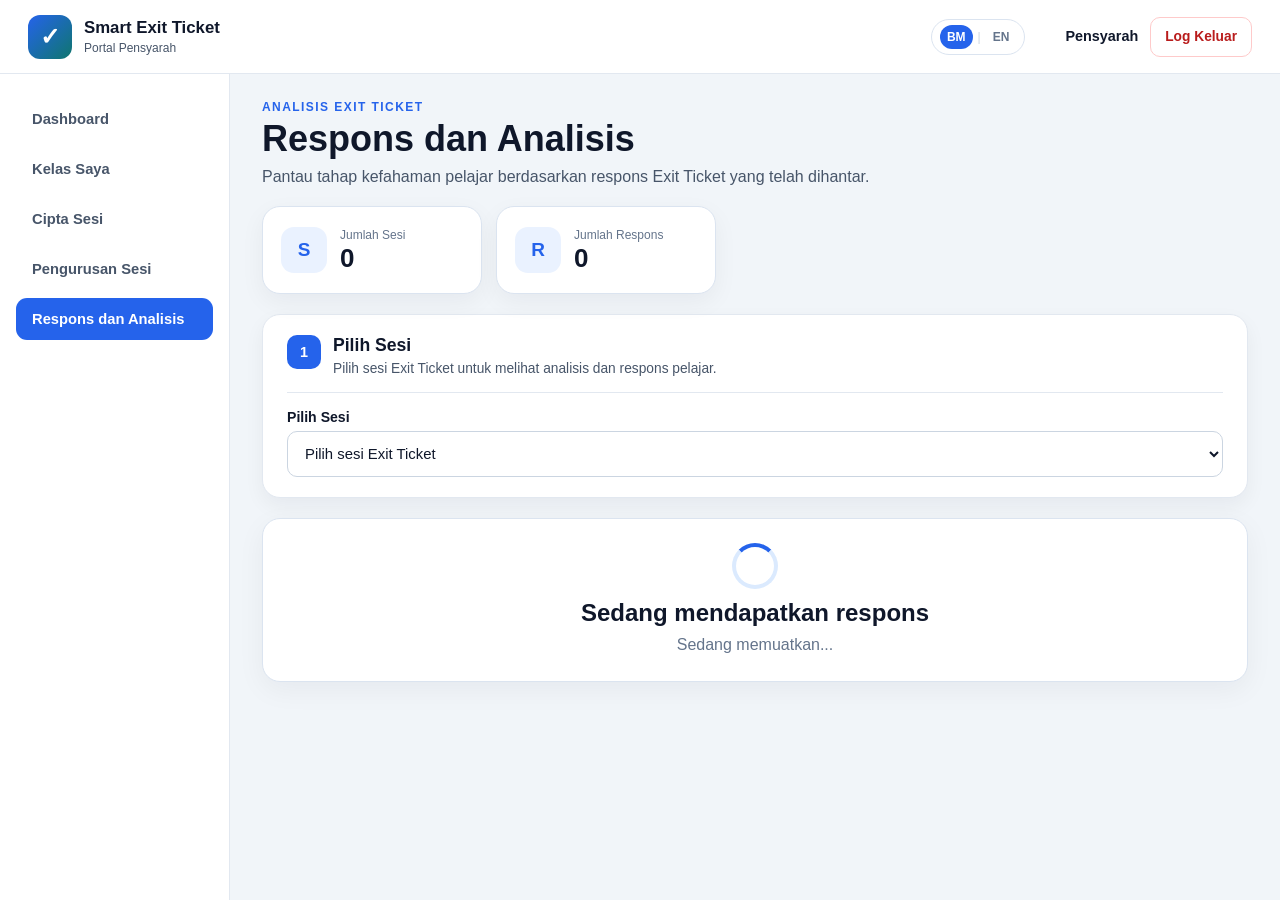
==== commit e86a0b50: "Update responses analysis and CSV export" ====
--- a/responses.html
+++ b/responses.html
@@ -2,7 +2,6 @@
 <html lang="ms">
 
 <head>
-
   <meta charset="UTF-8">
 
   <meta
@@ -18,33 +17,25 @@
     rel="stylesheet"
     href="css/style.css"
   >
-
 </head>
 
-
-<body class="dashboard-body">
-
+<body class="dashboard-body responses-page">
 
   <!-- =====================================================
        TOPBAR
   ====================================================== -->
 
   <header class="topbar">
-
-
-    <!-- BRAND -->
 
     <a
       href="dashboard.html"
       class="brand"
     >
-
       <span class="brand-logo">
         ✓
       </span>
 
       <span>
-
         <strong data-i18n="app.name">
           Smart Exit Ticket
         </strong>
@@ -52,15 +43,9 @@
         <small data-i18n="app.lecturerPortal">
           Portal Pensyarah
         </small>
-
       </span>
-
     </a>
 
-
-    <!-- =================================================
-         LANGUAGE SWITCHER
-    ================================================== -->
 
     <div class="language-switcher">
 
@@ -89,10 +74,6 @@
     </div>
 
 
-    <!-- =================================================
-         PROFIL PENSYARAH
-    ================================================== -->
-
     <div class="lecturer-profile">
 
       <img
@@ -133,15 +114,9 @@
 
   <div class="dashboard-layout">
 
-
-    <!-- =================================================
-         SIDEBAR
-    ================================================== -->
-
     <aside class="sidebar">
 
       <nav class="sidebar-menu">
-
 
         <a
           href="dashboard.html"
@@ -151,7 +126,6 @@
           Dashboard
         </a>
 
-
         <a
           href="classes.html"
           class="menu-link"
@@ -160,7 +134,6 @@
           Kelas Saya
         </a>
 
-
         <a
           href="create-session.html"
           class="menu-link"
@@ -169,7 +142,6 @@
           Cipta Sesi
         </a>
 
-
         <a
           href="manage-sessions.html"
           class="menu-link"
@@ -178,7 +150,6 @@
           Pengurusan Sesi
         </a>
 
-
         <a
           href="responses.html"
           class="menu-link active"
@@ -187,18 +158,12 @@
           Respons dan Analisis
         </a>
 
-
       </nav>
 
     </aside>
 
 
-    <!-- =================================================
-         MAIN CONTENT
-    ================================================== -->
-
     <main class="dashboard-main">
-
 
       <!-- =================================================
            TAJUK HALAMAN
@@ -247,7 +212,6 @@
 
       <section class="response-summary-grid">
 
-
         <article class="summary-card">
 
           <div class="summary-icon">
@@ -255,7 +219,6 @@
           </div>
 
           <div>
-
             <span data-i18n="responses.totalSessions">
               Jumlah Sesi
             </span>
@@ -263,7 +226,6 @@
             <strong id="overallSessionCount">
               0
             </strong>
-
           </div>
 
         </article>
@@ -276,7 +238,6 @@
           </div>
 
           <div>
-
             <span data-i18n="responses.totalResponses">
               Jumlah Respons
             </span>
@@ -284,17 +245,15 @@
             <strong id="overallResponseCount">
               0
             </strong>
-
           </div>
 
         </article>
 
-
       </section>
 
 
       <!-- =================================================
-           PILIH SESI
+           1. PILIH SESI
       ================================================== -->
 
       <section class="form-panel">
@@ -306,7 +265,6 @@
           </span>
 
           <div>
-
             <h2 data-i18n="responses.selectSession">
               Pilih Sesi
             </h2>
@@ -315,7 +273,6 @@
               Pilih sesi Exit Ticket untuk melihat analisis
               dan respons pelajar.
             </p>
-
           </div>
 
         </div>
@@ -406,9 +363,8 @@
         class="hidden"
       >
 
-
         <!-- ===============================================
-             MAKLUMAT SESI
+             2. MAKLUMAT SESI
         ================================================ -->
 
         <section class="form-panel">
@@ -420,7 +376,6 @@
             </span>
 
             <div>
-
               <h2 data-i18n="responses.sessionInfo">
                 Maklumat Sesi
               </h2>
@@ -428,7 +383,6 @@
               <p data-i18n="responses.sessionInfoDescription">
                 Ringkasan sesi Exit Ticket yang sedang dipilih.
               </p>
-
             </div>
 
           </div>
@@ -436,9 +390,7 @@
 
           <div class="response-session-info">
 
-
             <div>
-
               <span data-i18n="responses.topic">
                 Topik
               </span>
@@ -446,12 +398,9 @@
               <strong id="selectedSessionTopic">
                 -
               </strong>
-
-            </div>
-
+            </div>
 
             <div>
-
               <span data-i18n="responses.class">
                 Kelas
               </span>
@@ -459,12 +408,9 @@
               <strong id="selectedSessionClass">
                 -
               </strong>
-
-            </div>
-
+            </div>
 
             <div>
-
               <span data-i18n="responses.course">
                 Kursus
               </span>
@@ -472,12 +418,9 @@
               <strong id="selectedSessionCourse">
                 -
               </strong>
-
-            </div>
-
+            </div>
 
             <div>
-
               <span data-i18n="responses.sessionCode">
                 Kod Sesi
               </span>
@@ -485,12 +428,9 @@
               <strong id="selectedSessionCode">
                 -
               </strong>
-
-            </div>
-
+            </div>
 
             <div>
-
               <span data-i18n="common.status">
                 Status
               </span>
@@ -498,12 +438,9 @@
               <strong id="selectedSessionStatus">
                 -
               </strong>
-
-            </div>
-
+            </div>
 
             <div>
-
               <span data-i18n="responses.totalResponses">
                 Jumlah Respons
               </span>
@@ -511,9 +448,7 @@
               <strong id="selectedSessionResponseCount">
                 0
               </strong>
-
-            </div>
-
+            </div>
 
           </div>
 
@@ -521,7 +456,7 @@
 
 
         <!-- ===============================================
-             ANALISIS TAHAP KEFAHAMAN
+             3. ANALISIS TAHAP KEFAHAMAN
         ================================================ -->
 
         <section class="form-panel">
@@ -533,7 +468,6 @@
             </span>
 
             <div>
-
               <h2 data-i18n="responses.analysis">
                 Analisis Tahap Kefahaman
               </h2>
@@ -542,7 +476,6 @@
                 Ringkasan tahap kefahaman berdasarkan
                 respons pelajar.
               </p>
-
             </div>
 
           </div>
@@ -550,11 +483,7 @@
 
           <div class="understanding-analysis-grid">
 
-
-            <!-- FAHAM -->
-
             <article class="analysis-card">
-
               <span data-i18n="responses.understand">
                 Faham
               </span>
@@ -566,14 +495,10 @@
               <small id="understandPercentage">
                 0%
               </small>
-
             </article>
 
 
-            <!-- SEBAHAGIAN -->
-
             <article class="analysis-card">
-
               <span data-i18n="responses.partial">
                 Faham Sebahagian
               </span>
@@ -585,14 +510,10 @@
               <small id="partialPercentage">
                 0%
               </small>
-
             </article>
 
 
-            <!-- BELUM FAHAM -->
-
             <article class="analysis-card">
-
               <span data-i18n="responses.notUnderstand">
                 Belum Faham
               </span>
@@ -604,17 +525,15 @@
               <small id="notUnderstandPercentage">
                 0%
               </small>
-
             </article>
 
-
           </div>
 
         </section>
 
 
         <!-- ===============================================
-             PERKARA YANG BELUM DIFAHAMI
+             4. PERKARA YANG BELUM DIFAHAMI
         ================================================ -->
 
         <section class="form-panel">
@@ -626,7 +545,6 @@
             </span>
 
             <div>
-
               <h2 data-i18n="responses.notUnderstood">
                 Perkara yang Masih Belum Difahami
               </h2>
@@ -635,7 +553,6 @@
                 Refleksi pelajar tentang perkara
                 yang masih memerlukan penjelasan.
               </p>
-
             </div>
 
           </div>
@@ -672,7 +589,7 @@
 
 
         <!-- ===============================================
-             RESPONS PELAJAR
+             5. RESPONS PELAJAR
         ================================================ -->
 
         <section class="form-panel">
@@ -684,7 +601,6 @@
             </span>
 
             <div>
-
               <h2 data-i18n="responses.studentResponses">
                 Respons Pelajar
               </h2>
@@ -693,92 +609,272 @@
                 Lihat jawapan individu yang dihantar
                 oleh pelajar.
               </p>
-
-            </div>
-
-          </div>
-
-
-          <!-- TOOLBAR -->
-
-          <div class="response-toolbar">
-
-            <div class="form-group">
-
-              <label
-                for="responseSearch"
-                data-i18n="responses.searchStudent"
+            </div>
+
+          </div>
+
+
+          <!-- ===========================================
+               PAPARAN SENARAI
+          ============================================ -->
+
+          <div id="responseListView">
+
+            <div class="response-actions-bar">
+
+              <div class="form-group response-search-group">
+
+                <label
+                  for="responseSearch"
+                  data-i18n="responses.searchStudent"
+                >
+                  Cari Pelajar
+                </label>
+
+                <input
+                  type="search"
+                  id="responseSearch"
+                  placeholder="Cari nama atau nombor matrik..."
+                  data-i18n-placeholder="responses.searchPlaceholder"
+                  autocomplete="off"
+                >
+
+              </div>
+
+
+              <div class="response-export-actions">
+
+                <button
+                  type="button"
+                  id="exportAllResponsesBtn"
+                  class="secondary-button"
+                >
+                  Eksport Semua Respons (CSV)
+                </button>
+
+                <button
+                  type="button"
+                  id="exportSummaryBtn"
+                  class="primary-button"
+                >
+                  Eksport Ringkasan (CSV)
+                </button>
+
+              </div>
+
+            </div>
+
+
+            <div
+              id="noResponsesPanel"
+              class="student-status-card hidden"
+            >
+
+              <div class="status-icon">
+                R
+              </div>
+
+              <h3 data-i18n="responses.noResponses">
+                Belum ada respons
+              </h3>
+
+              <p data-i18n="responses.noResponsesDescription">
+                Belum ada pelajar menghantar Exit Ticket
+                untuk sesi ini.
+              </p>
+
+            </div>
+
+
+            <div
+              id="noSearchResultsPanel"
+              class="student-status-card hidden"
+            >
+
+              <div class="status-icon">
+                ?
+              </div>
+
+              <h3 data-i18n="responses.noSearchResults">
+                Tiada pelajar ditemui
+              </h3>
+
+              <p data-i18n="responses.noSearchResultsDescription">
+                Tiada respons yang sepadan dengan carian anda.
+              </p>
+
+            </div>
+
+
+            <div
+              id="responsesList"
+              class="responses-list"
+            >
+            </div>
+
+          </div>
+
+
+          <!-- ===========================================
+               PAPARAN RESPONS INDIVIDU
+          ============================================ -->
+
+          <div
+            id="individualResponseView"
+            class="individual-response-view hidden"
+          >
+
+            <div class="individual-response-toolbar">
+
+              <button
+                type="button"
+                id="backToResponseListBtn"
+                class="secondary-button"
               >
-                Cari Pelajar
-              </label>
-
-              <input
-                type="search"
-                id="responseSearch"
-                placeholder="Cari nama atau nombor matrik..."
-                data-i18n-placeholder="responses.searchPlaceholder"
+                ← Kembali ke Senarai
+              </button>
+
+
+              <div class="form-group individual-student-select-group">
+
+                <label for="individualStudentSelect">
+                  Pilih Pelajar
+                </label>
+
+                <select id="individualStudentSelect">
+                </select>
+
+              </div>
+
+            </div>
+
+
+            <article
+              id="individualResponseCard"
+              class="individual-response-card"
+            >
+
+              <div class="individual-response-header">
+
+                <div>
+                  <p
+                    id="individualResponseEyebrow"
+                    class="section-label"
+                  >
+                    RESPONS INDIVIDU
+                  </p>
+
+                  <h3 id="individualStudentName">
+                    -
+                  </h3>
+
+                  <p id="individualStudentMatric">
+                    -
+                  </p>
+                </div>
+
+                <span
+                  id="individualUnderstandingBadge"
+                  class="understanding-badge"
+                >
+                  -
+                </span>
+
+              </div>
+
+
+              <div class="individual-response-meta">
+
+                <div>
+                  <span id="individualClassLabel">
+                    Kelas
+                  </span>
+
+                  <strong id="individualStudentClass">
+                    -
+                  </strong>
+                </div>
+
+                <div>
+                  <span id="individualSubmittedLabel">
+                    Dihantar
+                  </span>
+
+                  <strong id="individualSubmittedAt">
+                    -
+                  </strong>
+                </div>
+
+              </div>
+
+
+              <div class="individual-response-section">
+
+                <h4 id="individualUnderstoodTitle">
+                  Apa yang telah difahami
+                </h4>
+
+                <p id="individualUnderstoodText">
+                  -
+                </p>
+
+              </div>
+
+
+              <div class="individual-response-section">
+
+                <h4 id="individualNotUnderstoodTitle">
+                  Apa yang masih belum difahami
+                </h4>
+
+                <p id="individualNotUnderstoodText">
+                  -
+                </p>
+
+              </div>
+
+
+              <div class="individual-response-section">
+
+                <h4 id="individualQuestionAnswersTitle">
+                  Jawapan Soalan
+                </h4>
+
+                <div id="individualQuestionAnswers">
+                </div>
+
+              </div>
+
+            </article>
+
+
+            <div class="individual-response-navigation">
+
+              <button
+                type="button"
+                id="previousResponseBtn"
+                class="secondary-button"
               >
-
-            </div>
-
-          </div>
-
-
-          <!-- TIADA RESPONS -->
-
-          <div
-            id="noResponsesPanel"
-            class="student-status-card hidden"
-          >
-
-            <div class="status-icon">
-              R
-            </div>
-
-            <h3 data-i18n="responses.noResponses">
-              Belum ada respons
-            </h3>
-
-            <p data-i18n="responses.noResponsesDescription">
-              Belum ada pelajar menghantar Exit Ticket
-              untuk sesi ini.
-            </p>
-
-          </div>
-
-
-          <!-- TIADA HASIL CARIAN -->
-
-          <div
-            id="noSearchResultsPanel"
-            class="student-status-card hidden"
-          >
-
-            <div class="status-icon">
-              ?
-            </div>
-
-            <h3 data-i18n="responses.noSearchResults">
-              Tiada pelajar ditemui
-            </h3>
-
-            <p data-i18n="responses.noSearchResultsDescription">
-              Tiada respons yang sepadan dengan carian anda.
-            </p>
-
-          </div>
-
-
-          <!-- SENARAI RESPONS -->
-
-          <div
-            id="responsesList"
-            class="responses-list"
-          >
+                ← Sebelumnya
+              </button>
+
+              <strong id="responsePosition">
+                0 / 0
+              </strong>
+
+              <button
+                type="button"
+                id="nextResponseBtn"
+                class="secondary-button"
+              >
+                Seterusnya →
+              </button>
+
+            </div>
+
           </div>
 
         </section>
-
 
       </div>
 
@@ -811,7 +907,5 @@
 
   </script>
 
-
 </body>
-
-</html>+</html>
--- a/css/style.css
+++ b/css/style.css
@@ -3634,4 +3634,682 @@
   height: auto;
   display: block;
   background: transparent;
-}+}
+
+
+/* =========================================================
+   RESPONS & ANALISIS - COMPACT PROFESSIONAL LAYOUT
+   Digunakan bersama:
+   <body class="dashboard-body responses-page">
+========================================================= */
+
+/* Ruang utama halaman */
+.responses-page .dashboard-main {
+  padding-top: 26px;
+  padding-bottom: 36px;
+}
+
+/* Tajuk halaman */
+.responses-page .page-heading {
+  margin-bottom: 18px;
+}
+
+.responses-page .page-heading .section-label {
+  margin-bottom: 5px;
+}
+
+.responses-page .page-heading h1 {
+  margin-top: 0;
+  margin-bottom: 6px;
+}
+
+.responses-page .page-heading p:not(.section-label) {
+  margin-top: 0;
+  margin-bottom: 0;
+  line-height: 1.45;
+}
+
+/* Mesej sistem pada halaman respons */
+.responses-page #responseMessage.show {
+  margin-top: 0;
+  margin-bottom: 16px;
+}
+
+/* Ringkasan keseluruhan */
+.responses-page .response-summary-grid {
+  grid-template-columns: repeat(2, minmax(190px, 220px));
+  gap: 14px;
+  margin-top: 0;
+  margin-bottom: 20px;
+}
+
+.responses-page .summary-card {
+  min-height: 88px;
+  padding: 16px 18px;
+  gap: 13px;
+}
+
+.responses-page .summary-icon {
+  width: 46px;
+  height: 46px;
+  border-radius: 13px;
+  font-size: 19px;
+}
+
+.responses-page .summary-card div:last-child {
+  gap: 3px;
+}
+
+.responses-page .summary-card span {
+  font-size: 12px;
+}
+
+.responses-page .summary-card strong {
+  font-size: 26px;
+}
+
+/* Panel utama */
+.responses-page .form-panel {
+  margin-bottom: 20px;
+  padding: 20px 24px;
+}
+
+/* Tajuk setiap seksyen */
+.responses-page .form-section-heading {
+  margin-bottom: 16px;
+  padding-bottom: 14px;
+  gap: 12px;
+}
+
+.responses-page .form-section-heading h2 {
+  margin-top: 0;
+  margin-bottom: 3px;
+  font-size: 1.1rem;
+}
+
+.responses-page .form-section-heading p {
+  margin-top: 0;
+  margin-bottom: 0;
+  font-size: 0.86rem;
+  line-height: 1.4;
+}
+
+.responses-page .section-number {
+  width: 34px;
+  height: 34px;
+}
+
+/* Borang pemilihan sesi */
+.responses-page .form-grid {
+  gap: 14px;
+}
+
+.responses-page .form-group {
+  gap: 6px;
+}
+
+.responses-page .form-group label {
+  margin-bottom: 0;
+}
+
+.responses-page .form-group select,
+.responses-page .form-group input,
+.responses-page .form-group textarea {
+  min-height: 46px;
+}
+
+/* Maklumat sesi */
+.responses-page .response-session-info {
+  gap: 12px;
+}
+
+.responses-page .response-session-info > div {
+  padding: 14px 15px;
+  border-radius: 12px;
+}
+
+.responses-page .response-session-info span {
+  margin-bottom: 4px;
+  font-size: 11px;
+}
+
+.responses-page .response-session-info strong {
+  font-size: 15px;
+}
+
+/* Analisis kefahaman */
+.responses-page .understanding-analysis-grid {
+  gap: 14px;
+}
+
+.responses-page .analysis-card {
+  padding: 18px;
+  border-radius: 15px;
+}
+
+.responses-page .analysis-card > span {
+  display: block;
+  margin-bottom: 8px;
+  font-size: 14px;
+  font-weight: 700;
+}
+
+.responses-page .analysis-card strong {
+  margin-bottom: 4px;
+  font-size: 30px;
+}
+
+.responses-page .analysis-card small {
+  font-size: 14px;
+}
+
+/* Refleksi yang belum difahami */
+.responses-page .reflection-summary-list {
+  gap: 10px;
+}
+
+.responses-page .reflection-summary-item {
+  padding: 14px 15px;
+  border-radius: 12px;
+}
+
+.responses-page .reflection-summary-item small {
+  margin-bottom: 7px;
+}
+
+.responses-page .reflection-summary-item p {
+  line-height: 1.5;
+}
+
+/* Toolbar respons */
+.responses-page .response-toolbar {
+  margin-top: 0;
+  margin-bottom: 16px;
+}
+
+.responses-page .response-toolbar input[type="search"] {
+  min-height: 44px;
+}
+
+/* Senarai respons */
+.responses-page .responses-list {
+  gap: 14px;
+}
+
+.responses-page .response-card {
+  padding: 18px;
+  border-radius: 15px;
+}
+
+.responses-page .response-card-header {
+  gap: 14px;
+  padding-bottom: 12px;
+}
+
+.responses-page .response-card-header h3 {
+  margin-bottom: 3px;
+  font-size: 17px;
+}
+
+.responses-page .response-submitted-time {
+  margin-top: 10px;
+}
+
+/* Refleksi dalam respons individu */
+.responses-page .response-reflection-grid {
+  gap: 12px;
+  margin-top: 14px;
+}
+
+.responses-page .response-reflection-grid > div {
+  padding: 14px;
+  border-radius: 12px;
+}
+
+.responses-page .response-reflection-grid strong {
+  margin-bottom: 6px;
+}
+
+.responses-page .response-reflection-grid p {
+  line-height: 1.55;
+}
+
+/* Jawapan soalan pensyarah */
+.responses-page .response-question-answers {
+  margin-top: 14px;
+  padding-top: 14px;
+}
+
+.responses-page .response-question-answers > strong {
+  margin-bottom: 10px;
+}
+
+.responses-page .response-answer-item {
+  padding: 12px 14px;
+  border-radius: 12px;
+}
+
+.responses-page .response-answer-item + .response-answer-item {
+  margin-top: 10px;
+}
+
+.responses-page .response-question {
+  margin-bottom: 6px;
+}
+
+.responses-page .response-answer {
+  line-height: 1.55;
+}
+
+/* Status / loading khusus halaman respons
+   Menimpa margin 70px daripada .student-status-card global */
+.responses-page #responsesLoading,
+.responses-page #noResponseSessionsPanel,
+.responses-page #noResponsesPanel,
+.responses-page #noSearchResultsPanel,
+.responses-page #noNotUnderstoodPanel {
+  max-width: none;
+  margin: 14px 0 20px;
+  padding: 24px;
+}
+
+.responses-page #responsesLoading h2,
+.responses-page #noResponseSessionsPanel h2,
+.responses-page #noResponsesPanel h3,
+.responses-page #noSearchResultsPanel h3,
+.responses-page #noNotUnderstoodPanel h3 {
+  margin: 10px 0 6px;
+}
+
+.responses-page #responsesLoading p,
+.responses-page #noResponseSessionsPanel p,
+.responses-page #noResponsesPanel p,
+.responses-page #noSearchResultsPanel p,
+.responses-page #noNotUnderstoodPanel p {
+  line-height: 1.5;
+}
+
+/* Tablet */
+@media (max-width: 1100px) {
+  .responses-page .response-summary-grid {
+    grid-template-columns: repeat(2, minmax(0, 1fr));
+  }
+}
+
+/* Telefon */
+@media (max-width: 760px) {
+  .responses-page .dashboard-main {
+    padding-top: 20px;
+    padding-bottom: 28px;
+  }
+
+  .responses-page .page-heading {
+    margin-bottom: 16px;
+  }
+
+  .responses-page .response-summary-grid {
+    grid-template-columns: 1fr;
+    margin-bottom: 16px;
+  }
+
+  .responses-page .form-panel {
+    margin-bottom: 16px;
+    padding: 18px;
+  }
+
+  .responses-page .form-section-heading {
+    margin-bottom: 14px;
+    padding-bottom: 12px;
+  }
+
+  .responses-page .response-session-info,
+  .responses-page .understanding-analysis-grid,
+  .responses-page .response-reflection-grid {
+    grid-template-columns: 1fr;
+  }
+}
+
+
+/* =========================================================
+   RESPONS & ANALISIS - VIEW INDIVIDU + EXPORT CSV
+========================================================= */
+
+/* Toolbar carian + eksport */
+.responses-page .response-actions-bar {
+  display: grid;
+  grid-template-columns: minmax(260px, 1fr) auto;
+  align-items: end;
+  gap: 16px;
+  margin-bottom: 18px;
+}
+
+.responses-page .response-search-group {
+  min-width: 0;
+}
+
+.responses-page .response-export-actions {
+  display: flex;
+  flex-wrap: wrap;
+  justify-content: flex-end;
+  gap: 10px;
+}
+
+.responses-page .response-export-actions .primary-button,
+.responses-page .response-export-actions .secondary-button {
+  min-height: 44px;
+  white-space: nowrap;
+}
+
+
+/* Senarai respons - ringkas */
+.responses-page .responses-list {
+  display: flex;
+  flex-direction: column;
+  gap: 12px;
+}
+
+.responses-page .response-list-card {
+  display: grid;
+  grid-template-columns: minmax(0, 1fr) auto;
+  align-items: center;
+  gap: 18px;
+  padding: 16px 18px;
+  background: #ffffff;
+  border: 1px solid #dbe4f0;
+  border-left: 5px solid #cbd5e1;
+  border-radius: 14px;
+  box-shadow: 0 6px 18px rgba(15, 23, 42, 0.035);
+}
+
+.responses-page .response-list-card[data-level="faham"] {
+  border-left-color: #22c55e;
+}
+
+.responses-page .response-list-card[data-level="sebahagian"] {
+  border-left-color: #f59e0b;
+}
+
+.responses-page .response-list-card[data-level="belum_faham"] {
+  border-left-color: #ef4444;
+}
+
+.responses-page .response-list-main {
+  min-width: 0;
+}
+
+.responses-page .response-list-heading {
+  display: flex;
+  align-items: center;
+  flex-wrap: wrap;
+  gap: 10px;
+  margin-bottom: 5px;
+}
+
+.responses-page .response-list-heading h3 {
+  margin: 0;
+  font-size: 17px;
+  color: #0f172a;
+}
+
+.responses-page .response-list-main > p {
+  margin: 0 0 5px;
+  color: #475569;
+  font-size: 14px;
+}
+
+.responses-page .response-list-main > small {
+  display: block;
+  color: #64748b;
+  font-size: 12px;
+}
+
+.responses-page .response-view-button {
+  min-width: 125px;
+}
+
+
+/* Warna badge kefahaman */
+.responses-page .response-list-card[data-level="faham"]
+  .understanding-badge,
+.responses-page #individualUnderstandingBadge[data-level="faham"] {
+  background: #dcfce7;
+  color: #166534;
+}
+
+.responses-page .response-list-card[data-level="sebahagian"]
+  .understanding-badge,
+.responses-page #individualUnderstandingBadge[data-level="sebahagian"] {
+  background: #fef3c7;
+  color: #92400e;
+}
+
+.responses-page .response-list-card[data-level="belum_faham"]
+  .understanding-badge,
+.responses-page #individualUnderstandingBadge[data-level="belum_faham"] {
+  background: #fee2e2;
+  color: #991b1b;
+}
+
+
+/* Paparan respons individu */
+.responses-page .individual-response-view {
+  scroll-margin-top: 100px;
+}
+
+.responses-page .individual-response-toolbar {
+  display: grid;
+  grid-template-columns: auto minmax(260px, 420px);
+  align-items: end;
+  justify-content: space-between;
+  gap: 18px;
+  margin-bottom: 16px;
+}
+
+.responses-page .individual-student-select-group {
+  width: 100%;
+}
+
+.responses-page .individual-response-card {
+  overflow: hidden;
+  background: #ffffff;
+  border: 1px solid #dbe4f0;
+  border-radius: 16px;
+}
+
+.responses-page .individual-response-header {
+  display: flex;
+  justify-content: space-between;
+  align-items: flex-start;
+  gap: 18px;
+  padding: 20px 22px;
+  background: #f8fafc;
+  border-bottom: 1px solid #e2e8f0;
+}
+
+.responses-page .individual-response-header .section-label {
+  margin-bottom: 5px;
+}
+
+.responses-page .individual-response-header h3 {
+  margin: 0 0 5px;
+  font-size: 22px;
+  color: #0f172a;
+}
+
+.responses-page .individual-response-header p:not(.section-label) {
+  margin: 0;
+  color: #64748b;
+}
+
+.responses-page .individual-response-meta {
+  display: grid;
+  grid-template-columns: repeat(2, minmax(0, 1fr));
+  gap: 12px;
+  padding: 16px 22px 0;
+}
+
+.responses-page .individual-response-meta > div {
+  padding: 13px 14px;
+  background: #f8fafc;
+  border: 1px solid #e2e8f0;
+  border-radius: 12px;
+}
+
+.responses-page .individual-response-meta span {
+  display: block;
+  margin-bottom: 4px;
+  color: #64748b;
+  font-size: 11px;
+  font-weight: 800;
+  text-transform: uppercase;
+  letter-spacing: 0.04em;
+}
+
+.responses-page .individual-response-meta strong {
+  display: block;
+  color: #0f172a;
+  font-size: 14px;
+}
+
+.responses-page .individual-response-section {
+  margin: 16px 22px 0;
+  padding: 16px;
+  background: #f8fafc;
+  border: 1px solid #e2e8f0;
+  border-radius: 13px;
+}
+
+.responses-page .individual-response-section:last-child {
+  margin-bottom: 22px;
+}
+
+.responses-page .individual-response-section h4 {
+  margin: 0 0 9px;
+  color: #0f172a;
+  font-size: 15px;
+}
+
+.responses-page .individual-response-section > p {
+  margin: 0;
+  color: #334155;
+  line-height: 1.6;
+  white-space: pre-wrap;
+  overflow-wrap: anywhere;
+}
+
+.responses-page #individualQuestionAnswers {
+  display: flex;
+  flex-direction: column;
+  gap: 10px;
+}
+
+.responses-page #individualQuestionAnswers
+  .response-answer-item {
+  margin: 0;
+  background: #ffffff;
+}
+
+.responses-page #individualQuestionAnswers
+  .response-answer-item strong {
+  display: block;
+  margin-bottom: 6px;
+  color: #1e293b;
+}
+
+.responses-page #individualQuestionAnswers
+  .response-answer-item p {
+  margin: 0;
+  color: #475569;
+  line-height: 1.55;
+  white-space: pre-wrap;
+  overflow-wrap: anywhere;
+}
+
+.responses-page .individual-no-answer {
+  margin: 0;
+  color: #64748b;
+}
+
+
+/* Previous / position / next */
+.responses-page .individual-response-navigation {
+  display: grid;
+  grid-template-columns: auto 1fr auto;
+  align-items: center;
+  gap: 14px;
+  margin-top: 16px;
+}
+
+.responses-page .individual-response-navigation
+  strong {
+  text-align: center;
+  color: #475569;
+  font-size: 14px;
+}
+
+.responses-page .individual-response-navigation
+  .secondary-button {
+  min-width: 130px;
+}
+
+
+/* Responsive */
+@media (max-width: 900px) {
+
+  .responses-page .response-actions-bar {
+    grid-template-columns: 1fr;
+  }
+
+  .responses-page .response-export-actions {
+    justify-content: flex-start;
+  }
+
+  .responses-page .individual-response-toolbar {
+    grid-template-columns: 1fr;
+  }
+}
+
+
+@media (max-width: 700px) {
+
+  .responses-page .response-export-actions {
+    flex-direction: column;
+  }
+
+  .responses-page .response-export-actions
+    .primary-button,
+  .responses-page .response-export-actions
+    .secondary-button {
+    width: 100%;
+  }
+
+  .responses-page .response-list-card {
+    grid-template-columns: 1fr;
+  }
+
+  .responses-page .response-view-button {
+    width: 100%;
+  }
+
+  .responses-page .individual-response-header {
+    flex-direction: column;
+  }
+
+  .responses-page .individual-response-meta {
+    grid-template-columns: 1fr;
+  }
+
+  .responses-page .individual-response-navigation {
+    grid-template-columns: 1fr;
+  }
+
+  .responses-page .individual-response-navigation
+    strong {
+    order: -1;
+  }
+
+  .responses-page .individual-response-navigation
+    .secondary-button {
+    width: 100%;
+  }
+}
